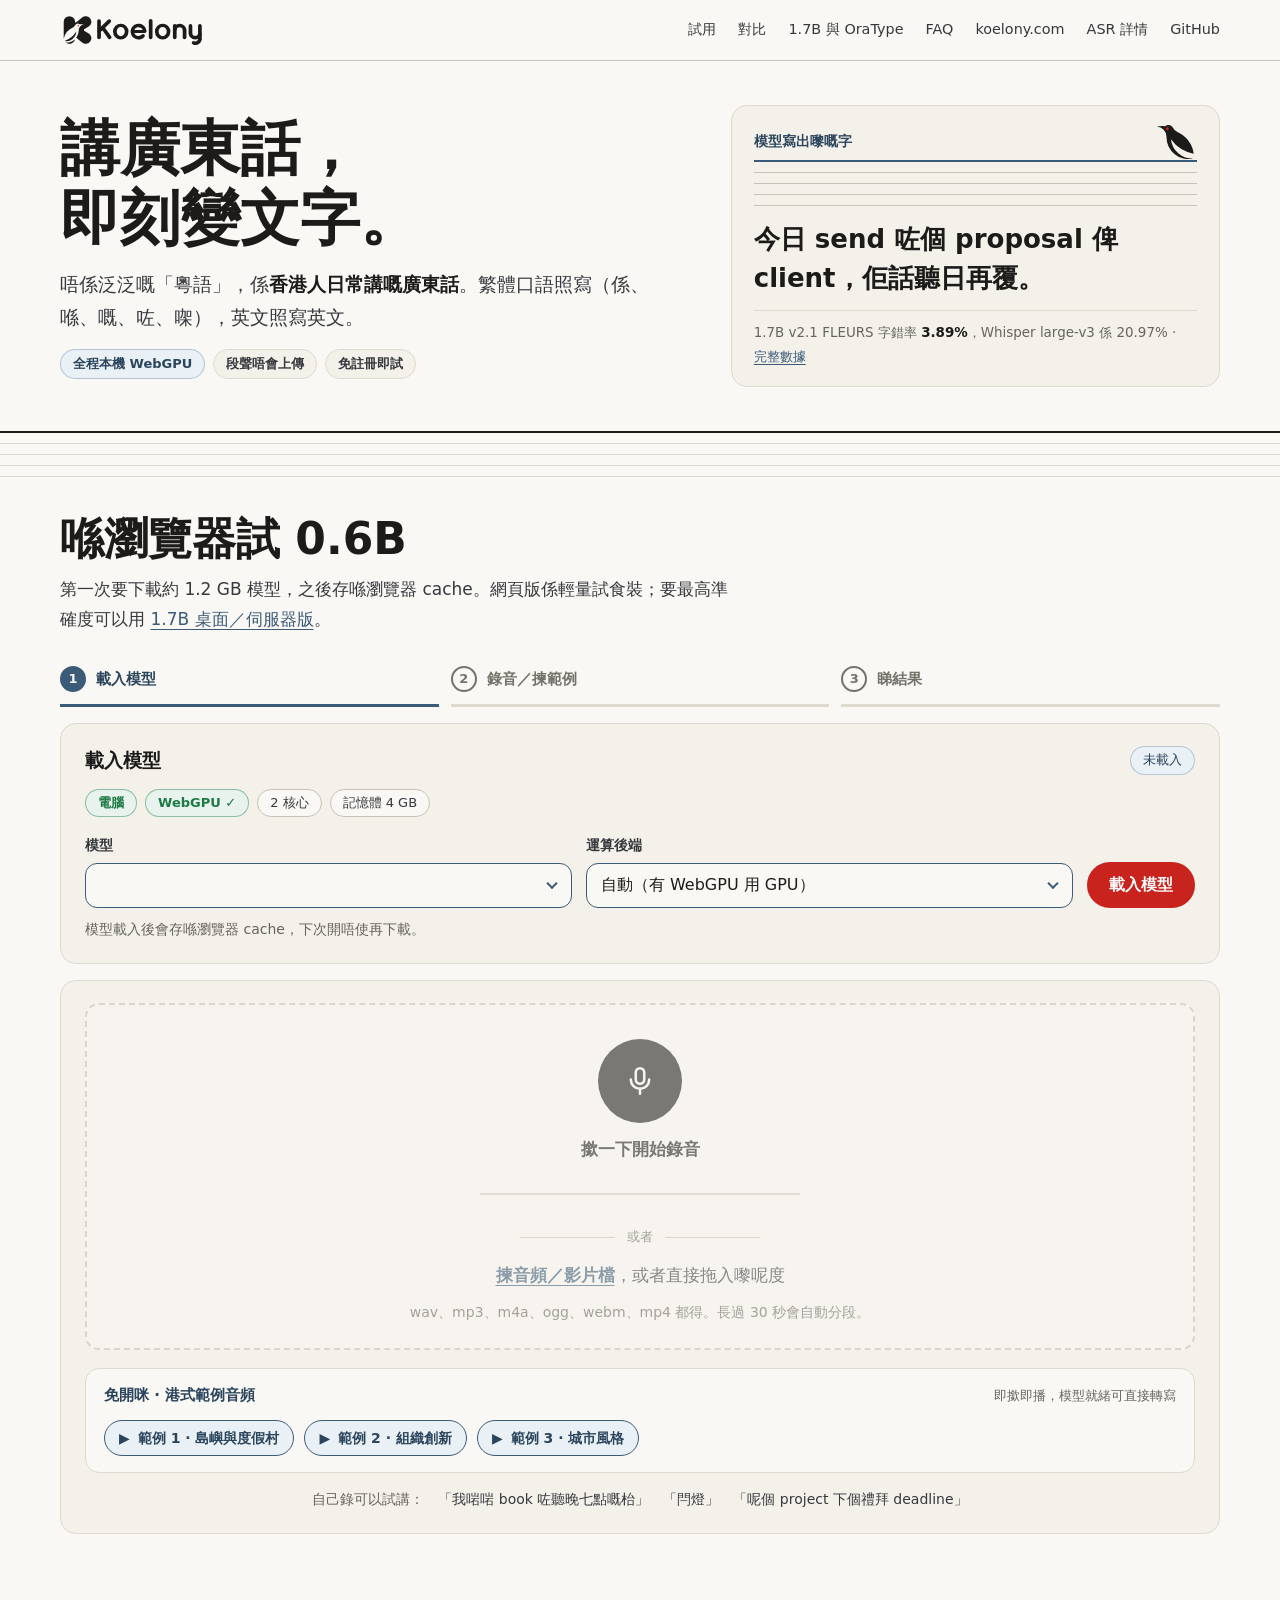
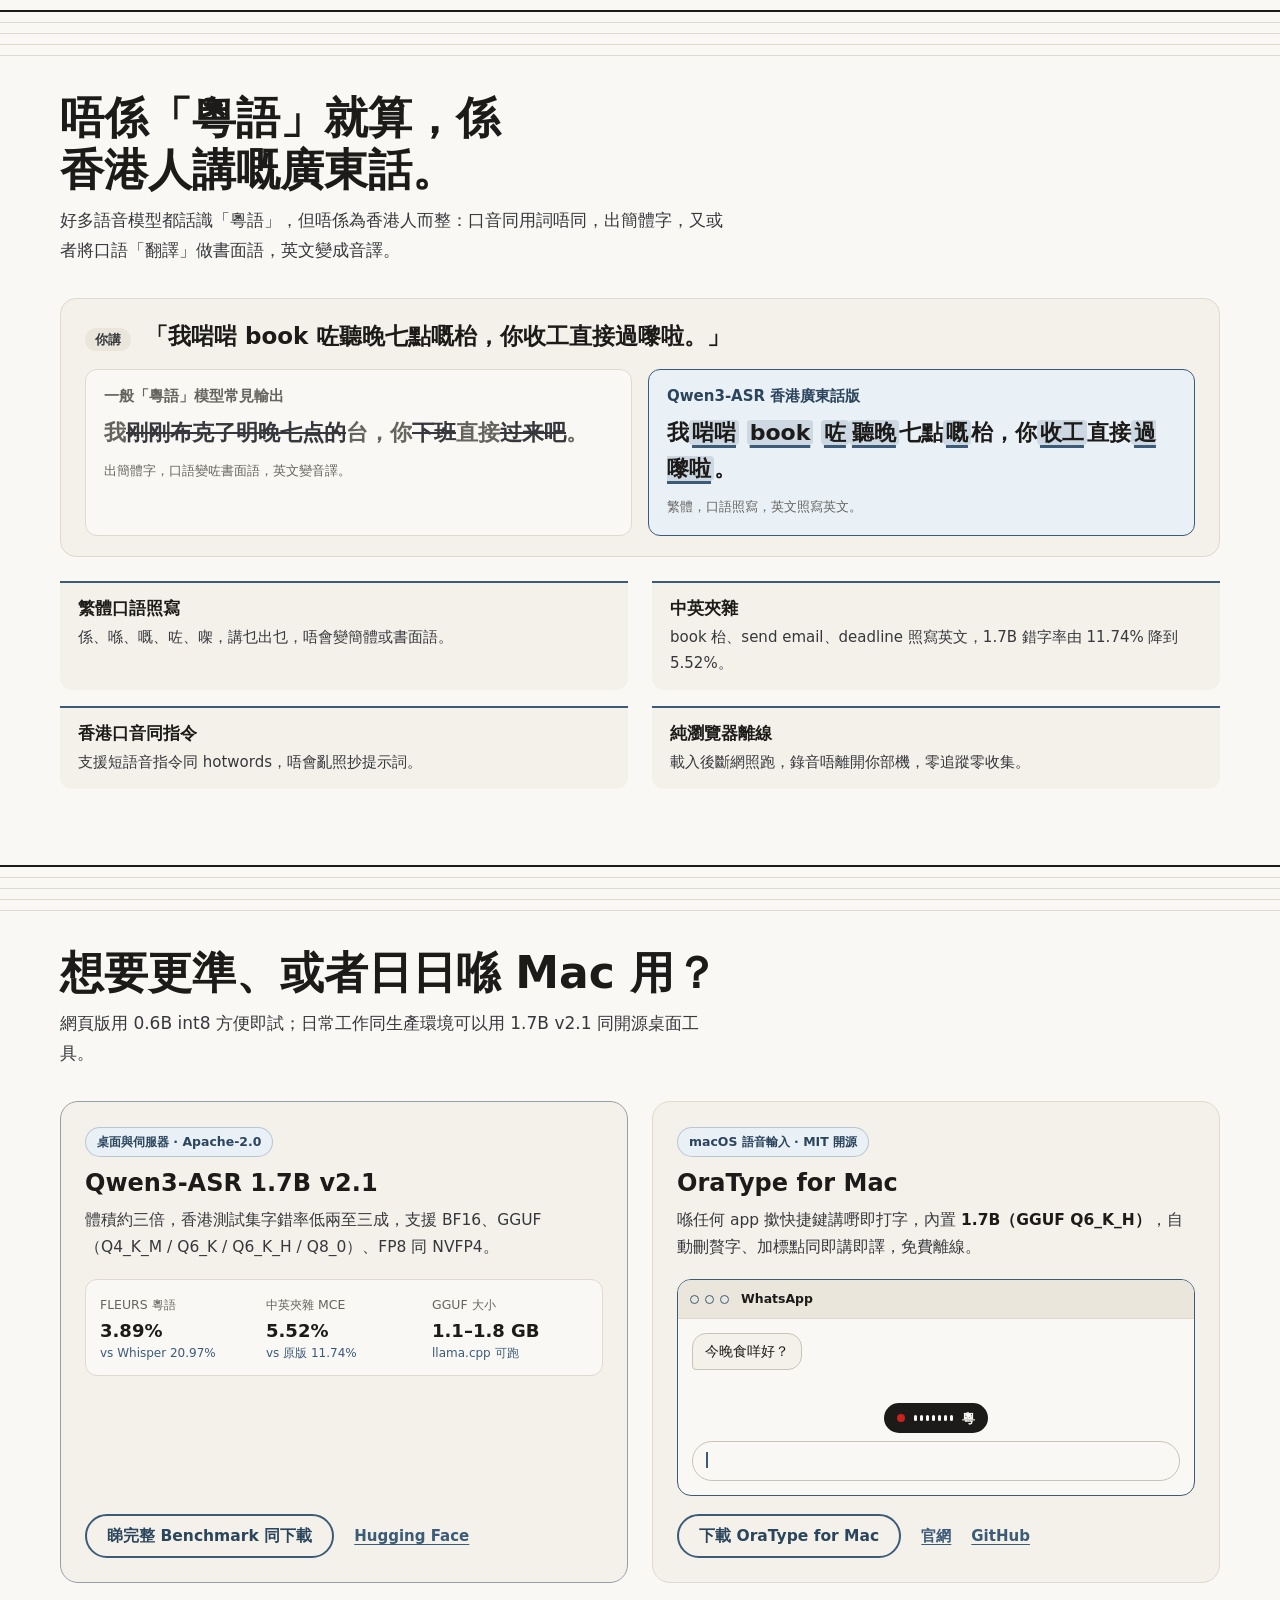
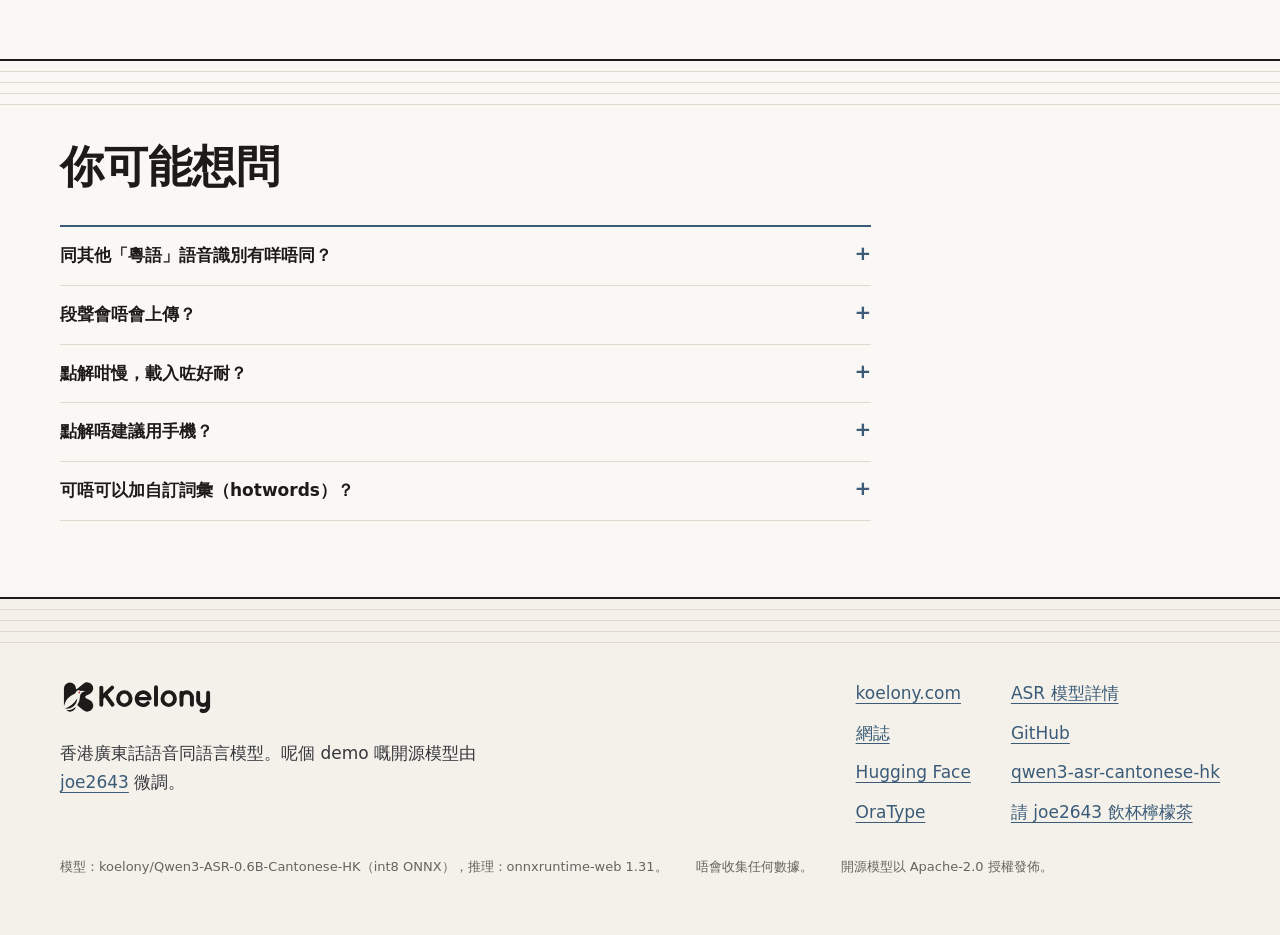
==== web/index.html @ e28831a1 "web: Warm Paper + Harbour Slate theme, full SEO, 3 sample clips & live waveform" ====
<!doctype html>
<html lang="zh-Hant-HK">
<head>
<meta charset="utf-8">
<meta name="viewport" content="width=device-width, initial-scale=1, viewport-fit=cover">
<title>Koelony｜廣東話語音轉文字，喺瀏覽器度跑</title>
<meta name="description" content="港式粵語同中英夾雜語音轉文字。Koelony 嘅 Qwen3-ASR 0.6B 香港廣東話版，全程喺你部機運行，段聲唔會上傳。想要更準：1.7B 模型；Mac 用家：OraType。">
<meta name="theme-color" content="#FAF8F4" media="(prefers-color-scheme: light)">
<meta name="theme-color" content="#121417" media="(prefers-color-scheme: dark)">
<meta name="color-scheme" content="light dark">
<link rel="canonical" href="https://demo.koelony.com/">
<link rel="manifest" href="site.webmanifest">
<meta property="og:type" content="website">
<meta property="og:url" content="https://demo.koelony.com/">
<meta property="og:locale" content="zh_HK">
<meta property="og:site_name" content="Koelony">
<meta property="og:title" content="Koelony｜講廣東話，即刻變文字">
<meta property="og:description" content="香港廣東話語音轉文字，全程喺瀏覽器運行，段聲唔會上傳。Koelony 開源嘅 Qwen3-ASR 香港廣東話版。">
<meta property="og:image" content="https://demo.koelony.com/og-demo.png">
<meta property="og:image:width" content="1200">
<meta property="og:image:height" content="630">
<meta property="og:image:alt" content="Koelony：香港廣東話語音轉文字瀏覽器 Demo">
<meta name="twitter:card" content="summary_large_image">
<meta name="twitter:title" content="Koelony｜講廣東話，即刻變文字">
<meta name="twitter:description" content="香港廣東話語音轉文字，全程喺瀏覽器運行，段聲唔會上傳。Koelony 開源嘅 Qwen3-ASR 香港廣東話版。">
<meta name="twitter:image" content="https://demo.koelony.com/og-demo.png">
<link rel="preload" href="fonts/goround-cjk-900.woff2" as="font" type="font/woff2" crossorigin>
<link rel="preload" href="fonts/goround-latin-900.woff2" as="font" type="font/woff2" crossorigin>
<link rel="stylesheet" href="style.css">
<link rel="icon" href="favicon.svg" type="image/svg+xml">
<script type="application/ld+json">
{
  "@context": "https://schema.org",
  "@graph": [
    {
      "@type": "WebApplication",
      "name": "Koelony 廣東話語音轉文字 Demo",
      "url": "https://demo.koelony.com/",
      "applicationCategory": "MultimediaApplication",
      "operatingSystem": "Any (WebGPU / WebAssembly)",
      "browserRequirements": "Desktop Chrome or Edge recommended for WebGPU acceleration",
      "inLanguage": ["zh-HK", "en"],
      "offers": {
        "@type": "Offer",
        "price": "0",
        "priceCurrency": "HKD"
      },
      "publisher": {
        "@type": "Organization",
        "name": "Koelony",
        "url": "https://koelony.com/"
      }
    },
    {
      "@type": "FAQPage",
      "mainEntity": [
        {
          "@type": "Question",
          "name": "同其他「粵語」語音識別有咩唔同？",
          "acceptedAnswer": {
            "@type": "Answer",
            "text": "好多模型將「粵語」當成一種書面中文嚟處理：出簡體字、將口語改寫做書面語，或者用其他地區嘅口音同用詞訓練。呢套模型專登為香港廣東話調校：出繁體字、保留口語寫法、英文照寫英文，喺香港相關測試集嘅錯字率都低過原版 Qwen3-ASR。"
          }
        },
        {
          "@type": "Question",
          "name": "段聲會唔會上傳？",
          "acceptedAnswer": {
            "@type": "Answer",
            "text": "唔會。模型下載落你部機，喺瀏覽器入面運行，錄音同檔案都唔會離開你部機。呢個網站唔收集任何數據。"
          }
        },
        {
          "@type": "Question",
          "name": "點解咁慢，載入咗好耐？",
          "acceptedAnswer": {
            "@type": "Answer",
            "text": "第一次要下載約 1.2 GB。之後會用 cache。冇 WebGPU 嘅瀏覽器會用 CPU（WASM），會慢好多。最好用電腦版 Chrome 或 Edge；想快又準，用桌面版 1.7B 或者 OraType。"
          }
        },
        {
          "@type": "Question",
          "name": "點解唔建議用手機？",
          "acceptedAnswer": {
            "@type": "Answer",
            "text": "手機瀏覽器可用嘅記憶體同 GPU 有限，載入 1.2 GB 模型好易閃退，就算載到都會好慢同發熱。用電腦試先有代表性嘅體驗。"
          }
        },
        {
          "@type": "Question",
          "name": "可唔可以加自訂詞彙（hotwords）？",
          "acceptedAnswer": {
            "@type": "Answer",
            "text": "模型支援 hotword context biasing，而且唔會亂寫冇講過嘅詞（parrot rate 0%）。網頁版暫時未開放，可以用 Python 或者 llama-server 試，詳情睇 GitHub。"
          }
        }
      ]
    }
  ]
}
</script>
</head>
<body>
<a class="skip-link" href="#demo">跳去試用</a>

<header class="site-header">
  <div class="wrap header-row">
    <a class="brand" href="https://koelony.com/" aria-label="Koelony 主頁">
      <svg xmlns="http://www.w3.org/2000/svg" viewBox="0 0 1095 256" class="logo" aria-hidden="true" focusable="false"><path d="M 28.192 193.403 A 42.640 42.640 0 0 1 28.000 189.360 L 28.000 66.640 A 42.640 42.640 0 0 1 113.280 66.640 L 113.280 67.366 A 4.576 4.576 0 0 0 120.752 70.909 L 166.378 33.623 A 42.640 42.640 0 1 1 213.656 104.140 L 184.781 119.768 A 9.360 9.360 0 0 0 184.781 136.232 L 213.656 151.860 A 42.640 42.640 0 1 1 166.378 222.377 L 122.357 186.403 A 92.560 92.560 0 0 0 141.362 129.403 A 41.600 41.600 0 0 1 181.508 87.465 A 74.880 74.880 0 0 0 146.958 85.087 A 20.800 20.800 0 0 0 114.165 91.806 A 33.280 33.280 0 0 1 97.090 108.406 A 117.520 117.520 0 0 0 28.192 193.403 Z M 112.526 197.345 A 42.640 42.640 0 0 1 43.989 222.645 A 92.560 92.560 0 0 0 112.526 197.345 Z M 122.640 139.440 A 75.920 75.920 0 0 1 34.497 211.190 A 176.800 176.800 0 0 0 122.640 139.440 Z" fill="currentColor"/><circle cx="137.824" cy="95.760" r="6.032" fill="var(--eye)"/><g><path d="M 307.855 61.057 L 307.855 182.962 A 13.928 13.928 0 0 1 280.000 182.962 L 280.000 61.057 A 13.928 13.928 0 0 1 307.855 61.057 Z" fill="currentColor"/><path d="M 285.747 123.975 L 361.226 51.041 A 13.928 13.928 0 0 1 380.582 71.073 L 305.103 144.006 A 13.928 13.928 0 0 1 285.747 123.975 Z" fill="currentColor"/><path d="M 334.724 104.874 L 385.194 174.812 A 13.928 13.928 0 0 1 362.605 191.112 L 312.136 121.174 A 13.928 13.928 0 0 1 334.724 104.874 Z" fill="currentColor"/><path d="M 457.466 80.376 A 58.406 59.604 0 1 1 457.466 199.585 A 58.406 59.604 0 1 1 457.466 80.376 Z M 457.466 105.725 A 30.551 34.256 0 1 0 457.466 174.237 A 30.551 34.256 0 1 0 457.466 105.725 Z" fill="currentColor" fill-rule="evenodd"/><path d="M 635.496 179.864 A 59.604 59.604 0 1 1 650.806 139.981 L 624.622 139.981 A 33.420 33.420 0 1 0 616.038 162.343 A 13.092 13.092 0 0 1 635.496 179.864 Z" fill="currentColor"/><path d="M 545.524 128.839 L 639.664 128.839 A 11.142 11.142 0 0 1 639.664 151.123 L 545.524 151.123 A 11.142 11.142 0 0 1 545.524 128.839 Z" fill="currentColor"/><path d="M 696.632 58.062 L 696.632 182.962 A 13.928 13.928 0 0 1 668.777 182.962 L 668.777 58.062 A 13.928 13.928 0 0 1 696.632 58.062 Z" fill="currentColor"/><path d="M 773.010 80.376 A 58.406 59.604 0 1 1 773.010 199.585 A 58.406 59.604 0 1 1 773.010 80.376 Z M 773.010 105.725 A 30.551 34.256 0 1 0 773.010 174.237 A 30.551 34.256 0 1 0 773.010 105.725 Z" fill="currentColor" fill-rule="evenodd"/><path d="M 877.992 97.000 L 877.992 182.962 A 13.928 13.928 0 0 1 850.136 182.962 L 850.136 97.000 A 13.928 13.928 0 0 1 877.992 97.000 Z" fill="currentColor"/><path d="M 951.973 131.295 L 951.973 182.962 A 13.928 13.928 0 0 1 924.118 182.962 L 924.118 131.295 A 13.928 13.928 0 0 1 951.973 131.295 Z" fill="currentColor"/><path d="M 850.136 131.295 A 50.918 50.918 0 0 1 951.973 131.295 L 924.118 131.295 A 23.063 23.063 0 0 0 877.992 131.295 Z" fill="currentColor"/><path d="M 996.302 97.000 L 996.302 150.164 A 13.928 13.928 0 0 1 968.447 150.164 L 968.447 97.000 A 13.928 13.928 0 0 1 996.302 97.000 Z" fill="currentColor"/><path d="M 1067.288 150.164 A 49.421 49.421 0 0 1 968.447 150.164 L 996.302 150.164 A 21.565 21.565 0 0 0 1039.433 150.164 Z" fill="currentColor"/><path d="M 1067.288 97.000 L 1067.288 194.643 A 13.928 13.928 0 0 1 1039.433 194.643 L 1039.433 97.000 A 13.928 13.928 0 0 1 1067.288 97.000 Z" fill="currentColor"/><path d="M 1067.288 194.643 A 47.174 47.174 0 0 1 1000.926 237.739 A 13.928 13.928 0 0 1 1012.256 212.292 A 19.319 19.319 0 0 0 1039.433 194.643 Z" fill="currentColor"/></g></svg>
    </a>
    <nav class="nav" aria-label="導覽">
      <a href="#demo">試用</a>
      <a href="#why">對比</a>
      <a href="#more">1.7B 與 OraType</a>
      <a href="#faq">FAQ</a>
      <a href="https://koelony.com/">koelony.com</a>
      <a href="https://koelony.com/asr/">ASR 詳情</a>
      <a href="https://github.com/koelony/qwen3-asr-cantonese-hk" rel="noopener">GitHub</a>
    </nav>
  </div>
</header>

<main id="top">

  <!-- Compact Hero: push demo studio above the fold -->
  <section class="hero wrap">
    <div class="hero-copy">
      <h1>講廣東話，<br>即刻變文字。</h1>
      <p class="lede">唔係泛泛嘅「粵語」，係<b>香港人日常講嘅廣東話</b>。繁體口語照寫（係、喺、嘅、咗、㗎），英文照寫英文。</p>
      <div class="hero-pills">
        <span class="hpill slate">全程本機 WebGPU</span>
        <span class="hpill">段聲唔會上傳</span>
        <span class="hpill">免註冊即試</span>
      </div>
    </div>

    <figure class="board" aria-label="示範：模型輸出">
      <div class="board-head">
        <p class="board-label">模型寫出嚟嘅字</p>
        <svg class="demo-koel" viewBox="0 0 512 512" aria-hidden="true" focusable="false">
          <g transform="scale(-1 1) translate(-512 0)">
            <path d="M 370.830 72.241 A 207.824 207.824 0 0 1 466.722 78.843 A 115.458 115.458 0 0 0 355.298 195.238 A 256.893 256.893 0 0 1 42.812 448.283 A 248.234 248.234 0 0 0 303.338 223.095 A 427.194 427.194 0 0 1 38.073 391.298 A 326.168 326.168 0 0 1 232.425 136.963 A 92.366 92.366 0 0 0 279.815 90.889 A 57.729 57.729 0 0 1 370.830 72.241 Z" fill="currentColor"/>
            <circle cx="345.480" cy="101.864" r="16.741" fill="var(--eye)"/>
          </g>
        </svg>
      </div>
      <div class="board-staff" aria-hidden="true"><i></i><i></i><i></i><i></i><i></i></div>
      <p class="board-text" id="heroText">今日 send 咗個 proposal 俾 client，佢話聽日再覆。</p>
      <figcaption class="board-foot">1.7B v2.1 FLEURS 字錯率 <b>3.89%</b>，Whisper large-v3 係 20.97% · <a href="https://koelony.com/asr/">完整數據</a></figcaption>
    </figure>
  </section>

  <!-- Demo -->
  <section class="section demo" id="demo">
    <div class="wrap">
      <div class="section-head">
        <h2>喺瀏覽器試 0.6B</h2>
        <p class="section-sub">第一次要下載約 1.2 GB 模型，之後存喺瀏覽器 cache。網頁版係輕量試食裝；要最高準確度可以用 <a href="https://koelony.com/asr/">1.7B 桌面／伺服器版</a>。</p>
      </div>

      <!-- mobile warning (shown by app.js) -->
      <aside class="notice" id="mobileNotice" hidden role="alert">
        <div class="notice-icon" aria-hidden="true">
          <svg viewBox="0 0 24 24" width="28" height="28" fill="none" stroke="currentColor" stroke-width="1.8" stroke-linecap="round" stroke-linejoin="round"><rect x="6" y="2.5" width="12" height="19" rx="2.5"/><path d="M11 18.5h2"/><path d="M12 7v5"/><path d="M12 14.5v.01"/></svg>
        </div>
        <div class="notice-body">
          <h3>你似乎用緊手機或者平板</h3>
          <p>呢個 demo 要喺你部機度下載約 <b>1.2 GB</b> 模型再用 GPU 運行。大部分手機記憶體同 GPU 都頂唔順，可能會好慢、發熱，甚至令頁面閃退。<b>強烈建議用電腦（Chrome / Edge）開。</b></p>
          <div class="notice-actions">
            <button class="btn btn-line" id="shareLinkBtn" type="button">複製網址，用電腦開</button>
            <button class="link-btn" id="mobileAnywayBtn" type="button">我明白，照試</button>
          </div>
        </div>
      </aside>

      <div class="studio">
        <ol class="steps" aria-label="步驟">
          <li class="step" id="step1" data-state="active"><span class="step-n">1</span><span>載入模型</span></li>
          <li class="step" id="step2"><span class="step-n">2</span><span>錄音／揀範例</span></li>
          <li class="step" id="step3"><span class="step-n">3</span><span>睇結果</span></li>
        </ol>

        <!-- step 1 -->
        <div class="panel" id="loadCard">
          <div class="panel-head">
            <h3>載入模型</h3>
            <span id="badge" class="badge idle">未載入</span>
          </div>
          <div class="caps" id="caps" aria-live="polite"></div>
          <div class="load-row">
            <label class="field">模型
              <span class="select"><select id="model"></select></span>
            </label>
            <label class="field">運算後端
              <span class="select"><select id="backend">
                <option value="auto">自動（有 WebGPU 用 GPU）</option>
                <option value="wasm">只用 CPU（WASM，較慢）</option>
              </select></span>
            </label>
            <button id="loadBtn" class="btn btn-solid btn-load" type="button">載入模型</button>
          </div>
          <div class="progress" id="prog" hidden><div class="bar" id="bar"></div></div>
          <div class="load-stages" id="loadStages" hidden aria-hidden="true">
            <span data-stage="download">下載權重</span>
            <span data-stage="compile">編譯模型</span>
            <span data-stage="ready">準備就緒</span>
          </div>
          <p class="hint" id="loadMsg">模型載入後會存喺瀏覽器 cache，下次開唔使再下載。</p>
        </div>

        <!-- step 2 -->
        <div class="panel panel-input" id="inputCard" aria-disabled="true">
          <div class="drop" id="drop">
            <button id="recBtn" class="mic" type="button" aria-label="錄音">
              <span class="mic-ring" aria-hidden="true"></span>
              <svg class="mic-ico" viewBox="0 0 24 24" width="34" height="34" fill="none" stroke="currentColor" stroke-width="1.8" stroke-linecap="round" stroke-linejoin="round" aria-hidden="true"><rect x="9" y="3" width="6" height="11" rx="3"/><path d="M5.5 11a6.5 6.5 0 0 0 13 0"/><path d="M12 17.5V21"/></svg>
              <svg class="stop-ico" viewBox="0 0 24 24" width="28" height="28" aria-hidden="true"><rect x="6" y="6" width="12" height="12" rx="2.5" fill="currentColor"/></svg>
            </button>
            <p class="mic-label"><span id="recLabel">撳一下開始錄音</span> <span id="recTime" class="rec-time" hidden>00:00</span></p>
            <canvas id="waveCanvas" class="rec-wave" width="320" height="40" aria-hidden="true"></canvas>
            <p class="or">或者</p>
            <p class="drop-copy"><label class="link-btn" for="file">揀音頻／影片檔</label>，或者直接拖入嚟呢度</p>
            <input type="file" id="file" accept="audio/*,video/*" hidden>
            <p class="hint">wav、mp3、m4a、ogg、webm、mp4 都得。長過 30 秒會自動分段。</p>
          </div>

          <div class="samples-box">
            <div class="samples-head">
              <span class="samples-title">免開咪 · 港式範例音頻</span>
              <span class="samples-note">即撳即播，模型就緒可直接轉寫</span>
            </div>
            <div class="sample-btns">
              <button type="button" class="sample-btn" data-sample="test/wav/08.wav" data-label="範例 1 · 島嶼與度假村">
                <span class="sample-ico" aria-hidden="true">▶</span>
                <span>範例 1 · 島嶼與度假村</span>
              </button>
              <button type="button" class="sample-btn" data-sample="test/wav/14.wav" data-label="範例 2 · 組織創新">
                <span class="sample-ico" aria-hidden="true">▶</span>
                <span>範例 2 · 組織創新</span>
              </button>
              <button type="button" class="sample-btn" data-sample="test/wav/19.wav" data-label="範例 3 · 城市風格">
                <span class="sample-ico" aria-hidden="true">▶</span>
                <span>範例 3 · 城市風格</span>
              </button>
            </div>
            <div class="sample-status-row">
              <p class="hint" id="sampleStatus" hidden></p>
              <button type="button" class="btn btn-line btn-small" id="sampleLoadBtn" hidden>載入模型並轉寫呢段</button>
            </div>
          </div>

          <p class="tryline">自己錄可以試講：<span>「我啱啱 book 咗聽晚七點嘅枱」</span><span>「閂燈」</span><span>「呢個 project 下個禮拜 deadline」</span></p>
        </div>

        <!-- step 3 -->
        <div class="panel panel-out" id="outCard" hidden>
          <div class="panel-head">
            <h3 id="outTitle">結果</h3>
            <button id="copyBtn" class="btn btn-line btn-small" type="button">複製</button>
          </div>
          <div id="out" class="out" aria-live="polite"></div>
          <p id="stats" class="stats"></p>
        </div>

        <!-- shown after the first transcript -->
        <div class="nudge" id="nudge" hidden>
          <div class="nudge-item">
            <h3>覺得唔夠準？</h3>
            <p><b>1.7B</b> 喺大部分測試集錯字少兩至三成，FLEURS 字錯率由 5.70% 降到 3.89%。<a href="https://koelony.com/asr/">比較準確度</a></p>
          </div>
          <div class="nudge-item">
            <h3>用 Mac？</h3>
            <p><b>OraType</b> 內置 1.7B 香港廣東話模型，喺任何 app 撳快捷鍵講完就出字，免費、離線。<a href="#more-oratype">睇吓 OraType</a></p>
          </div>
        </div>

        <div class="panel" id="histCard" hidden>
          <h3>之前轉過</h3>
          <ol id="hist" class="hist"></ol>
        </div>

        <div class="panel" id="testCard" hidden>
          <h3>自我測試（FLEURS yue 20 段）</h3>
          <p id="testSummary" class="stats"></p>
          <div class="table-wrap">
            <table id="testTable"><thead><tr><th>#</th><th>同 Python 一致</th><th>CER</th><th>RTF</th><th>輸出</th></tr></thead><tbody></tbody></table>
          </div>
        </div>
      </div>
    </div>
  </section>

  <!-- Why Hong Kong Cantonese -->
  <section class="section whyhk" id="why">
    <div class="wrap">
      <div class="section-head">
        <h2>唔係「粵語」就算，係香港人講嘅廣東話。</h2>
        <p class="section-sub">好多語音模型都話識「粵語」，但唔係為香港人而整：口音同用詞唔同，出簡體字，又或者將口語「翻譯」做書面語，英文變成音譯。</p>
      </div>

      <div class="compare">
        <p class="compare-said"><span class="compare-k">你講</span>「我啱啱 book 咗聽晚七點嘅枱，你收工直接過嚟啦。」</p>
        <div class="compare-grid">
          <div class="cmp cmp-bad">
            <h3 class="cmp-h">一般「粵語」模型常見輸出</h3>
            <p class="cmp-text">我<u title="簡體字">刚刚</u><u title="英文變音譯">布克</u><u title="書面語">了</u><u title="簡體字＋書面語">明晚七点的</u>台，你<u title="書面語">下班</u>直接<u title="簡體字＋書面語">过来吧</u>。</p>
            <p class="cmp-tags">出簡體字，口語變咗書面語，英文變音譯。</p>
          </div>
          <div class="cmp cmp-good">
            <h3 class="cmp-h">Qwen3-ASR 香港廣東話版</h3>
            <p class="cmp-text">我<mark>啱啱</mark> <mark>book</mark> <mark>咗</mark><mark>聽晚</mark>七點<mark>嘅</mark>枱，你<mark>收工</mark>直接<mark>過嚟啦</mark>。</p>
            <p class="cmp-tags">繁體，口語照寫，英文照寫英文。</p>
          </div>
        </div>
      </div>

      <dl class="pillars">
        <div class="pillar"><dt>繁體口語照寫</dt><dd>係、喺、嘅、咗、㗎，講乜出乜，唔會變簡體或書面語。</dd></div>
        <div class="pillar"><dt>中英夾雜</dt><dd>book 枱、send email、deadline 照寫英文，1.7B 錯字率由 11.74% 降到 5.52%。</dd></div>
        <div class="pillar"><dt>香港口音同指令</dt><dd>支援短語音指令同 hotwords，唔會亂照抄提示詞。</dd></div>
        <div class="pillar"><dt>純瀏覽器離線</dt><dd>載入後斷網照跑，錄音唔離開你部機，零追蹤零收集。</dd></div>
      </dl>
    </div>
  </section>

  <!-- Dual-Card CTA: 1.7B full benchmarks & OraType -->
  <section class="section more-sec" id="more">
    <div class="wrap">
      <div class="section-head">
        <h2>想要更準、或者日日喺 Mac 用？</h2>
        <p class="section-sub">網頁版用 0.6B int8 方便即試；日常工作同生產環境可以用 1.7B v2.1 同開源桌面工具。</p>
      </div>

      <div class="dual-cards">
        <article class="dcard dcard-17b" id="more-17b">
          <div class="dcard-top">
            <span class="dcard-badge">桌面與伺服器 · Apache-2.0</span>
            <h3>Qwen3-ASR 1.7B v2.1</h3>
            <p>體積約三倍，香港測試集字錯率低兩至三成，支援 BF16、GGUF（Q4_K_M / Q6_K / Q6_K_H / Q8_0）、FP8 同 NVFP4。</p>
          </div>
          <dl class="dcard-stats">
            <div><dt>FLEURS 粵語</dt><dd>3.89% <small>vs Whisper 20.97%</small></dd></div>
            <div><dt>中英夾雜 MCE</dt><dd>5.52% <small>vs 原版 11.74%</small></dd></div>
            <div><dt>GGUF 大小</dt><dd>1.1–1.8 GB <small>llama.cpp 可跑</small></dd></div>
          </dl>
          <div class="dcard-actions">
            <a class="btn btn-line" href="https://koelony.com/asr/">睇完整 Benchmark 同下載</a>
            <a class="dcard-link" href="https://huggingface.co/koelony" rel="noopener">Hugging Face</a>
          </div>
        </article>

        <article class="dcard dcard-ora" id="more-oratype">
          <div class="dcard-top">
            <span class="dcard-badge">macOS 語音輸入 · MIT 開源</span>
            <h3>OraType for Mac</h3>
            <p>喺任何 app 撳快捷鍵講嘢即打字，內置 <b>1.7B（GGUF Q6_K_H）</b>，自動刪贅字、加標點同即講即譯，免費離線。</p>
          </div>
          <p class="ora-you" id="oraYou" hidden></p>
          <div class="mac mac-compact" aria-hidden="true">
            <div class="mac-bar"><i></i><i></i><i></i><span>WhatsApp</span></div>
            <div class="mac-body">
              <div class="bubble bubble-in">今晚食咩好？</div>
              <div class="bubble bubble-out" id="macBubble" hidden></div>
              <div class="compose"><span id="macTyped"></span><span class="caret"></span></div>
            </div>
            <div class="pill" id="macPill">
              <span class="pill-dot"></span>
              <span class="pill-wave"><i></i><i></i><i></i><i></i><i></i><i></i><i></i></span>
              <span class="pill-lang">粵</span>
            </div>
          </div>
          <div class="dcard-actions">
            <a class="btn btn-line" href="https://github.com/sennett-lau/oratype/releases/latest" rel="noopener">下載 OraType for Mac</a>
            <a class="dcard-link" href="https://oratype.sennettlau.me/" rel="noopener">官網</a>
            <a class="dcard-link" href="https://github.com/sennett-lau/oratype" rel="noopener">GitHub</a>
          </div>
        </article>
      </div>
    </div>
  </section>

  <!-- FAQ -->
  <section class="section faq" id="faq">
    <div class="wrap">
      <div class="section-head">
        <h2>你可能想問</h2>
      </div>
      <details>
        <summary>同其他「粵語」語音識別有咩唔同？</summary>
        <p>好多模型將「粵語」當成一種書面中文嚟處理：出簡體字、將口語改寫做書面語，或者用其他地區嘅口音同用詞訓練。呢套模型專登為香港廣東話調校：出繁體字、保留口語寫法、英文照寫英文，喺香港相關測試集嘅錯字率都低過原版 Qwen3-ASR。</p>
      </details>
      <details>
        <summary>段聲會唔會上傳？</summary>
        <p>唔會。模型下載落你部機，喺瀏覽器入面運行，錄音同檔案都唔會離開你部機。呢個網站唔收集任何數據。</p>
      </details>
      <details>
        <summary>點解咁慢，載入咗好耐？</summary>
        <p>第一次要下載約 1.2 GB。之後會用 cache。冇 WebGPU 嘅瀏覽器會用 CPU（WASM），會慢好多。最好用電腦版 Chrome 或 Edge；想快又準，用桌面版 1.7B 或者 OraType。</p>
      </details>
      <details>
        <summary>點解唔建議用手機？</summary>
        <p>手機瀏覽器可用嘅記憶體同 GPU 有限，載入 1.2 GB 模型好易閃退，就算載到都會好慢同發熱。用電腦試先有代表性嘅體驗。</p>
      </details>
      <details>
        <summary>可唔可以加自訂詞彙（hotwords）？</summary>
        <p>模型支援 hotword context biasing，而且唔會亂寫冇講過嘅詞（parrot rate 0%）。網頁版暫時未開放，可以用 Python 或者 llama-server 試，詳情睇 <a href="https://github.com/koelony/qwen3-asr-cantonese-hk" rel="noopener">GitHub</a>。</p>
      </details>
    </div>
  </section>
</main>

<footer class="section site-footer">
  <div class="wrap footer-grid">
    <div class="footer-about">
      <a class="brand" href="https://koelony.com/" aria-label="Koelony 主頁">
        <svg xmlns="http://www.w3.org/2000/svg" viewBox="0 0 1095 256" class="logo" aria-hidden="true" focusable="false"><path d="M 28.192 193.403 A 42.640 42.640 0 0 1 28.000 189.360 L 28.000 66.640 A 42.640 42.640 0 0 1 113.280 66.640 L 113.280 67.366 A 4.576 4.576 0 0 0 120.752 70.909 L 166.378 33.623 A 42.640 42.640 0 1 1 213.656 104.140 L 184.781 119.768 A 9.360 9.360 0 0 0 184.781 136.232 L 213.656 151.860 A 42.640 42.640 0 1 1 166.378 222.377 L 122.357 186.403 A 92.560 92.560 0 0 0 141.362 129.403 A 41.600 41.600 0 0 1 181.508 87.465 A 74.880 74.880 0 0 0 146.958 85.087 A 20.800 20.800 0 0 0 114.165 91.806 A 33.280 33.280 0 0 1 97.090 108.406 A 117.520 117.520 0 0 0 28.192 193.403 Z M 112.526 197.345 A 42.640 42.640 0 0 1 43.989 222.645 A 92.560 92.560 0 0 0 112.526 197.345 Z M 122.640 139.440 A 75.920 75.920 0 0 1 34.497 211.190 A 176.800 176.800 0 0 0 122.640 139.440 Z" fill="currentColor"/><circle cx="137.824" cy="95.760" r="6.032" fill="var(--eye)"/><g><path d="M 307.855 61.057 L 307.855 182.962 A 13.928 13.928 0 0 1 280.000 182.962 L 280.000 61.057 A 13.928 13.928 0 0 1 307.855 61.057 Z" fill="currentColor"/><path d="M 285.747 123.975 L 361.226 51.041 A 13.928 13.928 0 0 1 380.582 71.073 L 305.103 144.006 A 13.928 13.928 0 0 1 285.747 123.975 Z" fill="currentColor"/><path d="M 334.724 104.874 L 385.194 174.812 A 13.928 13.928 0 0 1 362.605 191.112 L 312.136 121.174 A 13.928 13.928 0 0 1 334.724 104.874 Z" fill="currentColor"/><path d="M 457.466 80.376 A 58.406 59.604 0 1 1 457.466 199.585 A 58.406 59.604 0 1 1 457.466 80.376 Z M 457.466 105.725 A 30.551 34.256 0 1 0 457.466 174.237 A 30.551 34.256 0 1 0 457.466 105.725 Z" fill="currentColor" fill-rule="evenodd"/><path d="M 635.496 179.864 A 59.604 59.604 0 1 1 650.806 139.981 L 624.622 139.981 A 33.420 33.420 0 1 0 616.038 162.343 A 13.092 13.092 0 0 1 635.496 179.864 Z" fill="currentColor"/><path d="M 545.524 128.839 L 639.664 128.839 A 11.142 11.142 0 0 1 639.664 151.123 L 545.524 151.123 A 11.142 11.142 0 0 1 545.524 128.839 Z" fill="currentColor"/><path d="M 696.632 58.062 L 696.632 182.962 A 13.928 13.928 0 0 1 668.777 182.962 L 668.777 58.062 A 13.928 13.928 0 0 1 696.632 58.062 Z" fill="currentColor"/><path d="M 773.010 80.376 A 58.406 59.604 0 1 1 773.010 199.585 A 58.406 59.604 0 1 1 773.010 80.376 Z M 773.010 105.725 A 30.551 34.256 0 1 0 773.010 174.237 A 30.551 34.256 0 1 0 773.010 105.725 Z" fill="currentColor" fill-rule="evenodd"/><path d="M 877.992 97.000 L 877.992 182.962 A 13.928 13.928 0 0 1 850.136 182.962 L 850.136 97.000 A 13.928 13.928 0 0 1 877.992 97.000 Z" fill="currentColor"/><path d="M 951.973 131.295 L 951.973 182.962 A 13.928 13.928 0 0 1 924.118 182.962 L 924.118 131.295 A 13.928 13.928 0 0 1 951.973 131.295 Z" fill="currentColor"/><path d="M 850.136 131.295 A 50.918 50.918 0 0 1 951.973 131.295 L 924.118 131.295 A 23.063 23.063 0 0 0 877.992 131.295 Z" fill="currentColor"/><path d="M 996.302 97.000 L 996.302 150.164 A 13.928 13.928 0 0 1 968.447 150.164 L 968.447 97.000 A 13.928 13.928 0 0 1 996.302 97.000 Z" fill="currentColor"/><path d="M 1067.288 150.164 A 49.421 49.421 0 0 1 968.447 150.164 L 996.302 150.164 A 21.565 21.565 0 0 0 1039.433 150.164 Z" fill="currentColor"/><path d="M 1067.288 97.000 L 1067.288 194.643 A 13.928 13.928 0 0 1 1039.433 194.643 L 1039.433 97.000 A 13.928 13.928 0 0 1 1067.288 97.000 Z" fill="currentColor"/><path d="M 1067.288 194.643 A 47.174 47.174 0 0 1 1000.926 237.739 A 13.928 13.928 0 0 1 1012.256 212.292 A 19.319 19.319 0 0 0 1039.433 194.643 Z" fill="currentColor"/></g></svg>
      </a>
      <p>香港廣東話語音同語言模型。呢個 demo 嘅開源模型由 <a href="https://github.com/joe2643" rel="noopener">joe2643</a> 微調。</p>
    </div>
    <nav class="footer-links" aria-label="連結">
      <a href="https://koelony.com/">koelony.com</a>
      <a href="https://koelony.com/asr/">ASR 模型詳情</a>
      <a href="https://koelony.com/blog/">網誌</a>
      <a href="https://github.com/koelony" rel="noopener">GitHub</a>
      <a href="https://huggingface.co/koelony" rel="noopener">Hugging Face</a>
      <a href="https://github.com/koelony/qwen3-asr-cantonese-hk" rel="noopener">qwen3-asr-cantonese-hk</a>
      <a href="https://github.com/sennett-lau/oratype" rel="noopener">OraType</a>
      <a href="https://buymeacoffee.com/joe2643" rel="noopener">請 joe2643 飲杯檸檬茶</a>
    </nav>
    <ul class="footer-fine">
      <li>模型：koelony/Qwen3-ASR-0.6B-Cantonese-HK（int8 ONNX），推理：onnxruntime-web 1.31。</li>
      <li>唔會收集任何數據。</li>
      <li>開源模型以 Apache-2.0 授權發佈。</li>
    </ul>
  </div>
</footer>

<script type="module" src="app.js"></script>
</body>
</html>
---- web/style.css ----
/*
 * Koelony in-browser demo, unified on Warm Paper + Charcoal + Deep Grey + Harbour Slate.
 * Red is kept for focal actions: the koel's eye, load CTA, active recording, and live dots.
 *
 * Everything is same-origin (fonts, favicon, the inlined logo): the page is cross-origin isolated.
 */

/* Chiron GoRound TC (SIL OFL), subset by fonts/fetch-fonts.mjs to the characters set in it. */
@font-face {
  font-family: "Chiron GoRound TC";
  font-weight: 700;
  font-display: swap;
  src: url("fonts/goround-latin-700.woff2") format("woff2");
  unicode-range: U+0000-024F, U+2000-206F, U+2212;
}
@font-face {
  font-family: "Chiron GoRound TC";
  font-weight: 900;
  font-display: swap;
  src: url("fonts/goround-latin-900.woff2") format("woff2");
  unicode-range: U+0000-024F, U+2000-206F, U+2212;
}
@font-face {
  font-family: "Chiron GoRound TC";
  font-weight: 700;
  font-display: swap;
  src: url("fonts/goround-cjk-700.woff2") format("woff2");
  unicode-range: U+2E80-9FFF, U+F900-FAFF, U+FE30-FE4F, U+FF00-FFEF, U+20000-2FFFF;
}
@font-face {
  font-family: "Chiron GoRound TC";
  font-weight: 900;
  font-display: swap;
  src: url("fonts/goround-cjk-900.woff2") format("woff2");
  unicode-range: U+2E80-9FFF, U+F900-FAFF, U+FE30-FE4F, U+FF00-FFEF, U+20000-2FFFF;
}

:root {
  --paper: #faf8f4;
  --surface: #f4f1ea;
  --surface-2: #eae6dc;
  --ink: #1c1b19;
  --ink-2: #36383d;
  --soft: #66645e;
  --mid: #75726b;
  --hair: #c9c2b6;
  --rule: #dfd9ce;
  --slate: #3b5b78;
  --slate-deep: #2b455d;
  --slate-soft: #e9f0f6;
  --on-slate: #faf8f4;
  --eye: #c8231d;
  --ok: #1d7a46;
  --ok-soft: #e7f3ec;
  --warn: #a85b10;
  --warn-soft: #fbf1e4;
  --display:
    "Chiron GoRound TC", "PingFang HK", "Noto Sans HK", "Microsoft JhengHei", system-ui, sans-serif;
  --text:
    system-ui, -apple-system, "Segoe UI", Roboto, "PingFang HK", "Noto Sans HK",
    "Microsoft JhengHei", sans-serif;
  --gutter: clamp(16px, 4vw, 48px);
  --staff-h: clamp(30px, 20px + 2vw, 44px);
  color-scheme: light;
}
@media (prefers-color-scheme: dark) {
  :root {
    --paper: #121417;
    --surface: #1a1d22;
    --surface-2: #22262d;
    --ink: #edeae4;
    --ink-2: #c2c5cc;
    --soft: #8f939c;
    --mid: #7d828c;
    --hair: #3f4550;
    --rule: #2b2f37;
    --slate: #7da2c4;
    --slate-deep: #9bc0e2;
    --slate-soft: #1b2734;
    --on-slate: #121417;
    --eye: #e04a43;
    --ok: #46b877;
    --ok-soft: #162920;
    --warn: #e09b4b;
    --warn-soft: #2c2115;
    color-scheme: dark;
  }
}

*,
*::before,
*::after {
  box-sizing: border-box;
}
[hidden] {
  display: none !important;
}
html {
  -webkit-text-size-adjust: 100%;
  text-size-adjust: 100%;
  scroll-behavior: smooth;
  scroll-padding-top: 80px;
  scrollbar-color: var(--slate) var(--paper);
  caret-color: var(--eye);
}
@media (max-width: 759px) {
  html {
    scroll-padding-top: 104px;
  }
}
@media (prefers-reduced-motion: reduce) {
  html {
    scroll-behavior: auto;
  }
  *,
  *::before,
  *::after {
    animation-duration: 0.01ms !important;
    animation-iteration-count: 1 !important;
    transition-duration: 0.01ms !important;
  }
}
body {
  margin: 0;
  background: var(--paper);
  color: var(--ink-2);
  font: 400 1.0625rem / 1.75 var(--text);
  -webkit-font-smoothing: antialiased;
}
::selection {
  background: var(--slate);
  color: var(--on-slate);
}
:focus-visible {
  outline: 3px solid var(--slate);
  outline-offset: 3px;
}
a {
  color: var(--slate);
  text-decoration-thickness: 0.08em;
  text-underline-offset: 0.22em;
}
a:hover {
  color: var(--slate-deep);
  text-decoration-thickness: 0.16em;
}
p {
  margin: 0;
}
h1,
h2,
h3 {
  margin: 0;
  color: var(--ink);
  font-family: var(--display);
  text-wrap: balance;
}
h1,
h2 {
  font-weight: 900;
  line-height: 1.18;
}
h1 {
  font-size: clamp(2.125rem, 1.2rem + 4.2vw, 3.75rem);
}
h2 {
  font-size: clamp(1.75rem, 1.15rem + 2.4vw, 2.75rem);
}
h3 {
  font-size: 1.1875rem;
  font-weight: 700;
  line-height: 1.35;
}
b {
  color: var(--ink);
  font-weight: 650;
}
code {
  font-size: 0.92em;
}
.wrap {
  width: min(100% - 2 * var(--gutter), 1160px);
  margin-inline: auto;
}
.skip-link {
  position: absolute;
  left: var(--gutter);
  top: -80px;
  z-index: 100;
  padding: 10px 18px;
  border-radius: 999px;
  background: var(--ink);
  color: var(--paper);
}
.skip-link:focus {
  top: 12px;
}
.lede {
  max-width: 36em;
  color: var(--ink-2);
  font-size: clamp(1.03125rem, 0.96rem + 0.35vw, 1.1875rem);
}
.fine,
.hint {
  max-width: 75ch;
  color: var(--soft);
  font-size: 0.875rem;
  line-height: 1.65;
}
.hint {
  margin-top: 10px;
}

/* Header */
.site-header {
  position: sticky;
  top: 0;
  z-index: 50;
  border-bottom: 1px solid var(--hair);
  background: color-mix(in srgb, var(--paper) 94%, transparent);
  backdrop-filter: blur(8px);
}
.header-row {
  display: flex;
  flex-wrap: wrap;
  align-items: center;
  column-gap: 24px;
  padding-block: 10px;
}
.brand {
  display: inline-flex;
  color: var(--ink);
  text-decoration: none;
}
.logo {
  display: block;
  width: auto;
  height: 30px;
}
.nav {
  display: flex;
  flex-basis: 100%;
  flex-wrap: wrap;
  justify-content: space-between;
  gap: 8px 16px;
  padding-top: 6px;
  font-size: 0.9rem;
}
.nav a {
  color: var(--ink-2);
  text-decoration: none;
  transition: color 0.16s;
}
.nav a:hover {
  color: var(--slate);
  text-decoration: underline;
}
@media (min-width: 860px) {
  .header-row {
    flex-wrap: nowrap;
    height: 60px;
    padding-block: 0;
  }
  .logo {
    height: 34px;
  }
  .nav {
    flex-basis: auto;
    justify-content: flex-start;
    gap: 22px;
    margin-left: auto;
    padding-top: 0;
  }
}

/* Buttons */
.btn {
  display: inline-flex;
  align-items: center;
  justify-content: center;
  padding: 0.65em 1.3em;
  border: 2px solid var(--ink);
  border-radius: 999px;
  background: transparent;
  color: var(--ink);
  font: 700 0.96875rem / 1.3 var(--display);
  text-decoration: none;
  cursor: pointer;
  transition:
    background-color 0.14s,
    color 0.14s,
    border-color 0.14s;
}
.btn-line {
  border-color: var(--slate);
  color: var(--slate-deep);
}
.btn-line:hover {
  background: var(--slate);
  color: var(--on-slate);
}
.btn-solid {
  border-color: var(--eye);
  background: var(--eye);
  color: #fff;
}
.btn-solid:hover {
  border-color: color-mix(in srgb, var(--eye) 82%, #000);
  background: color-mix(in srgb, var(--eye) 82%, #000);
  color: #fff;
}
.btn-solid:active {
  border-color: color-mix(in srgb, var(--eye) 66%, #000);
  background: color-mix(in srgb, var(--eye) 66%, #000);
}
.btn:disabled,
.btn:disabled:hover {
  border-color: var(--hair);
  background: var(--surface-2);
  color: var(--mid);
  cursor: not-allowed;
}
.btn-small {
  padding: 0.35em 1em;
  font-size: 0.875rem;
}
.btn-small.copied {
  border-color: var(--ok);
  background: var(--ok-soft);
  color: var(--ok);
}
.link-btn {
  padding: 0;
  border: 0;
  background: none;
  color: var(--slate);
  font: inherit;
  font-weight: 650;
  text-decoration: underline;
  text-decoration-thickness: 0.08em;
  text-underline-offset: 0.22em;
  cursor: pointer;
}
.link-btn:hover {
  color: var(--slate-deep);
  text-decoration-thickness: 0.16em;
}

/* Sections */
.section {
  --g: calc(var(--staff-h) / 4);
  position: relative;
  padding-block: calc(var(--staff-h) + clamp(20px, 3vw, 36px)) clamp(44px, 6vw, 76px);
  border-top: 2px solid var(--ink);
  background:
    linear-gradient(
      to bottom,
      transparent calc(var(--g) - 1px),
      var(--rule) 0 var(--g),
      transparent 0 calc(2 * var(--g) - 1px),
      var(--rule) 0 calc(2 * var(--g)),
      transparent 0 calc(3 * var(--g) - 1px),
      var(--rule) 0 calc(3 * var(--g)),
      transparent 0 calc(4 * var(--g) - 1px),
      var(--rule) 0 calc(4 * var(--g))
    )
    0 0 / 100% calc(4 * var(--g)) no-repeat;
}
@supports (width: round(down, 1.5px, 1px)) {
  .section {
    --g: round(down, calc(var(--staff-h) / 4), 1px);
  }
}
.section-head {
  max-width: 48rem;
  margin-bottom: clamp(20px, 3vw, 32px);
}
.section-sub {
  max-width: 62ch;
  margin-top: 10px;
  color: var(--ink-2);
}

/* Compact Hero */
.hero {
  display: grid;
  gap: 24px 48px;
  align-items: center;
  padding-block: clamp(24px, 3.5vw, 44px) clamp(28px, 4vw, 44px);
}
.hero-copy {
  display: grid;
  gap: 14px;
}
.hero-pills {
  display: flex;
  flex-wrap: wrap;
  gap: 8px;
}
.hpill {
  display: inline-flex;
  align-items: center;
  padding: 3px 12px;
  border: 1px solid var(--rule);
  border-radius: 999px;
  background: var(--surface);
  color: var(--ink-2);
  font-size: 0.8125rem;
  font-weight: 600;
}
.hpill.slate {
  border-color: color-mix(in srgb, var(--slate) 30%, transparent);
  background: var(--slate-soft);
  color: var(--slate-deep);
}
@media (min-width: 960px) {
  .hero {
    grid-template-columns: 1.12fr 0.88fr;
    gap: 48px;
  }
}

/* Sample board + perched koel on top line of staff */
.board {
  margin: 0;
  padding: 18px 22px;
  border: 1px solid var(--rule);
  border-radius: 16px;
  background: var(--surface);
}
.board-head {
  position: relative;
  display: flex;
  align-items: flex-end;
  justify-content: space-between;
  min-height: 28px;
}
.board-label {
  color: var(--slate-deep);
  font: 700 0.875rem / 1.4 var(--display);
}
.demo-koel {
  position: relative;
  top: 12px;
  width: 44px;
  height: 44px;
  margin-top: -24px;
  color: var(--ink);
  transform-origin: 38% 65%;
  pointer-events: none;
}
body.is-recording .demo-koel {
  animation: koel-listen 1.2s ease-in-out infinite alternate;
}
@keyframes koel-listen {
  from {
    transform: translateY(0) rotate(0deg);
  }
  to {
    transform: translateY(-3px) rotate(-6deg);
  }
}
.board-staff {
  display: grid;
  gap: calc(var(--staff-h) / 4 - 1px);
  margin-top: 8px;
}
.board-staff i {
  height: 1px;
  background: var(--hair);
}
.board-staff i:first-child {
  height: 2px;
  background: var(--slate);
}
.board-text {
  min-height: 2.8em;
  margin-top: 14px;
  color: var(--ink);
  font: 700 clamp(1.25rem, 1.05rem + 0.9vw, 1.625rem) / 1.5 var(--display);
}
.board-text.typing::after {
  content: "";
  display: inline-block;
  width: 3px;
  height: 1em;
  margin-left: 3px;
  vertical-align: -0.12em;
  background: var(--eye);
  animation: blink 1s steps(1) infinite;
}
@keyframes blink {
  50% {
    opacity: 0;
  }
}
.board-foot {
  margin-top: 12px;
  padding-top: 10px;
  border-top: 1px solid var(--rule);
  color: var(--soft);
  font-size: 0.84rem;
  font-variant-numeric: tabular-nums;
}
.board-foot b {
  color: var(--ink);
}
.board-foot a {
  white-space: nowrap;
}

/* Demo Studio */
.notice {
  display: flex;
  gap: 16px;
  align-items: flex-start;
  margin-bottom: 24px;
  padding: 18px 20px;
  border: 1.5px solid var(--warn);
  border-radius: 16px;
  background: var(--warn-soft);
  color: var(--ink-2);
}
.notice.shake {
  animation: shake 0.45s;
}
@keyframes shake {
  20%,
  60% {
    transform: translateX(-6px);
  }
  40%,
  80% {
    transform: translateX(6px);
  }
}
.notice-icon {
  flex: none;
  position: relative;
  color: var(--warn);
}
.notice-icon::after {
  content: "";
  position: absolute;
  top: 0;
  right: -2px;
  width: 8px;
  height: 8px;
  border-radius: 50%;
  background: var(--eye);
}
.notice h3 {
  margin-bottom: 4px;
}
.notice p {
  font-size: 0.9375rem;
}
.notice-actions {
  display: flex;
  flex-wrap: wrap;
  align-items: center;
  gap: 12px 24px;
  margin-top: 14px;
}

.studio {
  display: grid;
}
.steps {
  display: grid;
  grid-template-columns: repeat(3, 1fr);
  gap: 12px;
  margin: 0;
  padding: 0;
  list-style: none;
}
.step {
  display: flex;
  align-items: center;
  gap: 10px;
  padding-bottom: 12px;
  border-bottom: 3px solid var(--rule);
  color: var(--mid);
  font: 700 0.9375rem / 1.3 var(--display);
  transition:
    color 0.2s,
    border-color 0.2s;
}
.step-n {
  flex: none;
  display: grid;
  place-items: center;
  width: 26px;
  height: 26px;
  border: 2px solid currentColor;
  border-radius: 50%;
  font-size: 0.8125rem;
  font-variant-numeric: tabular-nums;
}
.step[data-state="active"] {
  border-color: var(--slate);
  color: var(--slate-deep);
}
.step[data-state="active"] .step-n {
  border-color: var(--slate);
  background: var(--slate);
  color: var(--on-slate);
}
.step[data-state="done"] {
  border-color: var(--ok);
  color: var(--ok);
}
.step[data-state="done"] .step-n {
  border-color: var(--ok);
  background: var(--ok-soft);
  color: var(--ok);
  font-size: 0;
}
.step[data-state="done"] .step-n::after {
  content: "✓";
  font-size: 0.875rem;
}
@media (max-width: 559px) {
  .step {
    flex-direction: column;
    align-items: flex-start;
    gap: 6px;
    font-size: 0.875rem;
  }
}

.panel {
  margin-top: 16px;
  padding: 22px 24px;
  border: 1px solid var(--rule);
  border-radius: 16px;
  background: var(--surface);
  transition: opacity 0.25s;
}
/* Only lock mic/file drop zone until model is loaded; sample audio buttons stay playable. */
.panel[aria-disabled="true"] .drop {
  opacity: 0.56;
  pointer-events: none;
}
.panel > h3 {
  margin-bottom: 12px;
}
.panel-head {
  display: flex;
  flex-wrap: wrap;
  align-items: center;
  justify-content: space-between;
  gap: 8px 12px;
  margin-bottom: 14px;
}
.badge,
.cap {
  display: inline-flex;
  align-items: center;
  gap: 7px;
  padding: 3px 12px;
  border: 1px solid var(--hair);
  border-radius: 999px;
  background: var(--paper);
  color: var(--ink-2);
  font-size: 0.8125rem;
  line-height: 1.55;
  white-space: nowrap;
}
.badge.idle {
  border-color: color-mix(in srgb, var(--slate) 28%, transparent);
  background: var(--slate-soft);
  color: var(--slate-deep);
}
.badge.ok,
.cap.good {
  border-color: color-mix(in srgb, var(--ok) 45%, transparent);
  background: var(--ok-soft);
  color: var(--ok);
  font-weight: 600;
}
.badge.busy {
  border-color: var(--slate);
  background: var(--slate-soft);
  color: var(--slate-deep);
}
.badge.err {
  border-color: var(--eye);
  background: color-mix(in srgb, var(--eye) 10%, var(--paper));
  color: var(--eye);
}
.cap.bad {
  border-color: color-mix(in srgb, var(--warn) 45%, transparent);
  background: var(--warn-soft);
  color: var(--warn);
}
.badge.busy::before,
.badge.err::before,
.cap.bad::before {
  content: "";
  width: 7px;
  height: 7px;
  border-radius: 50%;
  background: var(--eye);
}
.cap.bad::before {
  background: var(--warn);
}
.badge.busy::before {
  background: var(--slate);
  animation: blink 1s steps(1) infinite;
}
.caps {
  display: flex;
  flex-wrap: wrap;
  gap: 8px;
  margin-bottom: 16px;
}
.load-row {
  display: grid;
  gap: 14px;
  align-items: end;
}
@media (min-width: 760px) {
  .load-row {
    grid-template-columns: 1fr 1fr auto;
  }
}
.field {
  display: grid;
  gap: 6px;
  min-width: 0;
  color: var(--ink-2);
  font-size: 0.875rem;
  font-weight: 600;
}
.select {
  position: relative;
  display: block;
}
.select::after {
  content: "";
  position: absolute;
  top: 50%;
  right: 16px;
  width: 8px;
  height: 8px;
  border-right: 2px solid var(--slate);
  border-bottom: 2px solid var(--slate);
  transform: translateY(-70%) rotate(45deg);
  pointer-events: none;
}
select {
  width: 100%;
  padding: 10px 40px 10px 14px;
  border: 1.5px solid var(--slate);
  border-radius: 12px;
  background: var(--paper);
  color: var(--ink);
  font: 1rem / 1.4 var(--text);
  appearance: none;
  -webkit-appearance: none;
}
select:disabled {
  border-color: var(--hair);
  background: var(--surface-2);
  color: var(--mid);
}
.btn-load {
  min-height: 46px;
}

/* Loading bar + koel-eye confirmation dot + 3 milestones */
.progress {
  position: relative;
  height: 8px;
  margin-top: 18px;
  overflow: visible;
  border: 1px solid var(--hair);
  border-radius: 999px;
  background: var(--surface-2);
}
.bar {
  position: relative;
  width: 0;
  height: 100%;
  border-radius: 999px;
  background: var(--slate);
  transition:
    width 0.25s ease-out,
    background-color 0.25s;
}
.bar::after {
  content: "";
  position: absolute;
  top: 50%;
  right: -5px;
  width: 11px;
  height: 11px;
  border: 2px solid var(--paper);
  border-radius: 50%;
  background: var(--eye);
  transform: translateY(-50%);
}
.progress.done .bar {
  background: var(--ok);
}
.progress.done .bar::after {
  background: var(--eye);
  box-shadow: 0 0 0 3px color-mix(in srgb, var(--eye) 22%, transparent);
}
.load-stages {
  display: flex;
  flex-wrap: wrap;
  gap: 8px 18px;
  margin-top: 10px;
  font-size: 0.8125rem;
  color: var(--soft);
}
.load-stages span {
  display: inline-flex;
  align-items: center;
  gap: 6px;
}
.load-stages span::before {
  content: "";
  width: 7px;
  height: 7px;
  border-radius: 50%;
  background: var(--hair);
}
.load-stages span.active {
  color: var(--slate-deep);
  font-weight: 600;
}
.load-stages span.active::before {
  background: var(--eye);
}
.load-stages span.done {
  color: var(--ok);
  font-weight: 600;
}
.load-stages span.done::before {
  background: var(--ok);
}

.drop {
  padding: clamp(22px, 3.5vw, 34px) 20px 24px;
  border: 2px dashed var(--hair);
  border-radius: 14px;
  background: var(--paper);
  text-align: center;
  transition:
    border-color 0.15s,
    background-color 0.15s,
    opacity 0.2s;
}
.drop.over {
  border-style: solid;
  border-color: var(--slate);
  background: var(--slate-soft);
}
.mic {
  position: relative;
  display: inline-grid;
  place-items: center;
  width: 84px;
  height: 84px;
  border: 0;
  border-radius: 50%;
  background: var(--ink);
  color: var(--paper);
  cursor: pointer;
  transition: background-color 0.18s;
}
.mic.rec {
  background: var(--eye);
  color: #fff;
}
.mic .stop-ico {
  display: none;
}
.mic-ring {
  position: absolute;
  inset: -9px;
  border: 2px solid var(--eye);
  border-radius: 50%;
  opacity: 0;
}
.mic.rec .mic-ico {
  display: none;
}
.mic.rec .stop-ico {
  display: block;
}
.mic.rec .mic-ring {
  animation: ring 1.4s ease-out infinite;
}
@keyframes ring {
  0% {
    transform: scale(0.92);
    opacity: 0.9;
  }
  100% {
    transform: scale(1.3);
    opacity: 0;
  }
}
.mic-label {
  margin-top: 12px;
  color: var(--ink);
  font-weight: 650;
}
.rec-time {
  margin-left: 6px;
  font-variant-numeric: tabular-nums;
}
.rec-time::before {
  content: "";
  display: inline-block;
  width: 8px;
  height: 8px;
  margin-right: 6px;
  border-radius: 50%;
  background: var(--eye);
  vertical-align: 0.1em;
}
.rec-wave {
  display: block;
  width: min(100%, 320px);
  height: 40px;
  margin: 10px auto 0;
}
.or {
  display: flex;
  align-items: center;
  gap: 12px;
  max-width: 240px;
  margin: 12px auto;
  color: var(--soft);
  font-size: 0.8125rem;
}
.or::before,
.or::after {
  content: "";
  flex: 1;
  height: 1px;
  background: var(--hair);
}
.drop .hint {
  margin-inline: auto;
}

/* Sample Cantonese WAV clips */
.samples-box {
  margin-top: 18px;
  padding: 16px 18px;
  border: 1px solid var(--rule);
  border-radius: 14px;
  background: var(--paper);
}
.samples-head {
  display: flex;
  flex-wrap: wrap;
  align-items: baseline;
  justify-content: space-between;
  gap: 6px 16px;
  margin-bottom: 12px;
}
.samples-title {
  color: var(--slate-deep);
  font: 700 0.9375rem / 1.4 var(--display);
}
.samples-note {
  color: var(--soft);
  font-size: 0.8125rem;
}
.sample-btns {
  display: flex;
  flex-wrap: wrap;
  gap: 10px;
}
.sample-btn {
  display: inline-flex;
  align-items: center;
  gap: 8px;
  padding: 8px 14px;
  border: 1.5px solid var(--slate);
  border-radius: 999px;
  background: var(--slate-soft);
  color: var(--slate-deep);
  font: 600 0.875rem / 1.3 var(--text);
  cursor: pointer;
  transition:
    background-color 0.14s,
    color 0.14s,
    border-color 0.14s;
}
.sample-btn:hover,
.sample-btn.playing {
  background: var(--slate);
  color: var(--on-slate);
}
.sample-btn.playing .sample-ico {
  color: var(--eye);
}
.sample-status-row {
  display: flex;
  flex-wrap: wrap;
  align-items: center;
  gap: 10px 16px;
}
.sample-status-row .hint {
  margin-top: 10px;
  color: var(--slate-deep);
}
.tryline {
  display: flex;
  flex-wrap: wrap;
  gap: 4px 14px;
  justify-content: center;
  margin-top: 14px;
  color: var(--soft);
  font-size: 0.875rem;
}
.tryline span {
  color: var(--ink-2);
  font-weight: 500;
}

.panel-out {
  border-color: var(--slate);
  border-width: 1.5px;
  background: var(--paper);
}
.out {
  min-height: 2em;
  color: var(--ink);
  font-size: clamp(1.25rem, 1.1rem + 0.6vw, 1.5rem);
  line-height: 1.7;
  white-space: pre-wrap;
  overflow-wrap: anywhere;
}
.out.streaming::after {
  content: "";
  display: inline-block;
  width: 3px;
  height: 1em;
  margin-left: 3px;
  vertical-align: -0.12em;
  background: var(--eye);
  animation: blink 1s steps(1) infinite;
}
.stats {
  margin-top: 12px;
  color: var(--soft);
  font-size: 0.8125rem;
  font-variant-numeric: tabular-nums;
  overflow-wrap: anywhere;
}

.nudge {
  display: grid;
  gap: 16px 32px;
  margin-top: 16px;
  padding: 18px 22px;
  border: 1px solid color-mix(in srgb, var(--slate) 28%, transparent);
  border-radius: 16px;
  background: var(--slate-soft);
}
@media (min-width: 760px) {
  .nudge {
    grid-template-columns: 1fr 1fr;
  }
}
.nudge-item h3 {
  margin-bottom: 4px;
  font-size: 1.0625rem;
}
.nudge-item p {
  font-size: 0.9375rem;
}
.nudge-item a {
  margin-left: 0.5em;
  font-weight: 650;
}

.hist {
  display: grid;
  margin: 0;
  padding: 0;
  list-style: none;
}
.hist li {
  padding-block: 12px;
  border-top: 1px solid var(--rule);
  color: var(--ink);
}
.hist .meta {
  color: var(--soft);
  font-size: 0.8125rem;
  font-variant-numeric: tabular-nums;
}
.table-wrap {
  margin-top: 14px;
  overflow-x: auto;
}
table {
  width: 100%;
  border-collapse: collapse;
  font-size: 0.875rem;
  font-variant-numeric: tabular-nums;
}
th,
td {
  padding: 8px 10px;
  border-bottom: 1px solid var(--rule);
  text-align: left;
  vertical-align: top;
}
th {
  border-bottom: 2px solid var(--slate);
  color: var(--slate-deep);
  font-weight: 650;
  white-space: nowrap;
}
td.diff {
  color: var(--eye);
  font-weight: 650;
}

/* Why Hong Kong Cantonese */
.compare {
  padding: 20px 24px;
  border: 1px solid var(--rule);
  border-radius: 16px;
  background: var(--surface);
}
.compare-said {
  display: flex;
  flex-wrap: wrap;
  align-items: baseline;
  gap: 6px 14px;
  margin-bottom: 16px;
  color: var(--ink);
  font: 700 clamp(1.1875rem, 1.02rem + 0.7vw, 1.4375rem) / 1.5 var(--display);
}
.compare-k {
  padding: 2px 10px;
  border-radius: 999px;
  background: var(--surface-2);
  color: var(--ink-2);
  font-size: 0.8125rem;
}
.compare-grid {
  display: grid;
  gap: 16px;
}
@media (min-width: 760px) {
  .compare-grid {
    grid-template-columns: 1fr 1fr;
  }
}
.cmp {
  padding: 16px 18px;
  border: 1px solid var(--rule);
  border-radius: 12px;
  background: var(--paper);
}
.cmp-good {
  border-color: var(--slate);
  border-width: 1.5px;
  background: var(--slate-soft);
}
.cmp-h {
  margin-bottom: 8px;
  font-size: 0.9375rem;
}
.cmp-bad .cmp-h {
  color: var(--soft);
}
.cmp-good .cmp-h {
  color: var(--slate-deep);
}
.cmp-text {
  color: var(--ink);
  font: 700 clamp(1.125rem, 1.02rem + 0.5vw, 1.375rem) / 1.65 var(--display);
}
.cmp-bad .cmp-text {
  color: var(--soft);
}
.cmp-bad u {
  color: var(--ink-2);
  text-decoration: line-through;
  text-decoration-thickness: 2px;
}
.cmp-good mark {
  padding: 0 3px;
  border-radius: 4px;
  background: color-mix(in srgb, var(--slate) 16%, transparent);
  color: var(--ink);
  text-decoration: underline;
  text-decoration-color: var(--slate);
  text-decoration-thickness: 2.5px;
  text-underline-offset: 0.24em;
}
.cmp-tags {
  margin-top: 8px;
  color: var(--soft);
  font-size: 0.84rem;
}
.pillars {
  display: grid;
  gap: 16px 24px;
  margin: 24px 0 0;
}
@media (min-width: 760px) {
  .pillars {
    grid-template-columns: repeat(2, 1fr);
  }
}
.pillar {
  padding: 14px 18px;
  border-top: 2px solid var(--slate);
  border-radius: 0 0 12px 12px;
  background: var(--surface);
}
.pillar dt {
  color: var(--ink);
  font: 700 1.0625rem / 1.35 var(--display);
}
.pillar dd {
  margin: 4px 0 0;
  color: var(--ink-2);
  font-size: 0.9375rem;
}

/* Dual-Card CTA */
.dual-cards {
  display: grid;
  gap: 24px;
  align-items: stretch;
}
@media (min-width: 860px) {
  .dual-cards {
    grid-template-columns: 1fr 1fr;
  }
}
.dcard {
  display: flex;
  flex-direction: column;
  gap: 18px;
  padding: 24px;
  border: 1.5px solid var(--rule);
  border-radius: 18px;
  background: var(--surface);
}
.dcard-17b {
  border-color: color-mix(in srgb, var(--slate) 45%, var(--rule));
}
.dcard-badge {
  display: inline-block;
  margin-bottom: 10px;
  padding: 3px 11px;
  border: 1px solid color-mix(in srgb, var(--slate) 28%, transparent);
  border-radius: 999px;
  background: var(--slate-soft);
  color: var(--slate-deep);
  font-size: 0.78rem;
  font-weight: 700;
}
.dcard-top h3 {
  margin-bottom: 8px;
  font-size: 1.5rem;
  font-weight: 900;
}
.dcard-top p {
  font-size: 0.96875rem;
}
.dcard-stats {
  display: grid;
  grid-template-columns: repeat(3, minmax(0, 1fr));
  gap: 10px;
  margin: 0;
  padding: 14px;
  border: 1px solid var(--rule);
  border-radius: 12px;
  background: var(--paper);
}
@media (max-width: 559px) {
  .dcard-stats {
    grid-template-columns: 1fr;
  }
}
.dcard-stats dt {
  color: var(--soft);
  font-size: 0.78rem;
}
.dcard-stats dd {
  margin: 4px 0 0;
  color: var(--ink);
  font: 700 1.125rem / 1.25 var(--display);
  font-variant-numeric: tabular-nums;
}
.dcard-stats small {
  display: block;
  margin-top: 3px;
  color: var(--slate);
  font-family: var(--text);
  font-size: 0.75rem;
  font-weight: 500;
}
.dcard-actions {
  display: flex;
  flex-wrap: wrap;
  align-items: center;
  gap: 10px 20px;
  margin-top: auto;
}
.dcard-link {
  font-size: 0.9375rem;
  font-weight: 650;
}
.ora-you {
  display: flex;
  align-items: center;
  gap: 8px;
  font-size: 0.9375rem;
  font-weight: 650;
  color: var(--slate-deep);
}
.ora-you::before {
  content: "";
  width: 8px;
  height: 8px;
  border-radius: 50%;
  background: var(--eye);
}

/* Compact Mac preview inside OraType card */
.mac {
  position: relative;
  width: 100%;
  overflow: hidden;
  border: 1.5px solid var(--slate);
  border-radius: 14px;
  background: var(--paper);
}
.mac-bar {
  display: flex;
  align-items: center;
  gap: 6px;
  padding: 8px 12px;
  border-bottom: 1px solid var(--rule);
  background: var(--surface-2);
  color: var(--ink);
  font-size: 0.78rem;
  font-weight: 650;
}
.mac-bar i {
  width: 9px;
  height: 9px;
  border: 1.5px solid var(--slate);
  border-radius: 50%;
}
.mac-bar span {
  margin-left: 6px;
}
.mac-body {
  display: flex;
  flex-direction: column;
  gap: 8px;
  min-height: 176px;
  padding: 14px;
}
.bubble {
  max-width: 84%;
  padding: 7px 12px;
  border-radius: 14px;
  font-size: 0.875rem;
  line-height: 1.5;
}
.bubble-in {
  align-self: flex-start;
  border: 1px solid var(--hair);
  background: var(--surface);
  color: var(--ink);
  border-bottom-left-radius: 4px;
}
.bubble-out {
  align-self: flex-end;
  background: var(--slate);
  color: var(--on-slate);
  border-bottom-right-radius: 4px;
}
.compose {
  min-height: 40px;
  margin-top: auto;
  padding: 8px 12px;
  border: 1px solid var(--hair);
  border-radius: 999px;
  color: var(--ink);
  font-size: 0.875rem;
  line-height: 1.45;
}
.caret {
  display: inline-block;
  width: 2px;
  height: 1.1em;
  margin-left: 1px;
  vertical-align: -0.2em;
  background: var(--slate);
  animation: blink 1s steps(1) infinite;
}
.pill {
  position: absolute;
  left: 50%;
  bottom: 62px;
  display: flex;
  align-items: center;
  gap: 9px;
  padding: 7px 13px;
  border-radius: 999px;
  background: var(--ink);
  color: var(--paper);
  transform: translateX(-50%);
  transition:
    opacity 0.2s,
    transform 0.2s;
}
.pill.off {
  opacity: 0;
  transform: translateX(-50%) translateY(6px);
}
.pill-dot {
  width: 8px;
  height: 8px;
  border-radius: 50%;
  background: var(--eye);
}
.pill-wave {
  display: inline-flex;
  align-items: center;
  gap: 3px;
  height: 16px;
}
.pill-wave i {
  width: 3px;
  height: 40%;
  border-radius: 2px;
  background: currentColor;
  animation: wave 1.1s ease-in-out infinite;
}
.pill-wave i:nth-child(2n) {
  animation-delay: 0.15s;
}
.pill-wave i:nth-child(3n) {
  animation-delay: 0.3s;
}
.pill-wave i:nth-child(5n) {
  animation-delay: 0.45s;
}
@keyframes wave {
  50% {
    height: 100%;
  }
}
.pill-lang {
  font: 700 0.8125rem / 1 var(--display);
}

/* FAQ */
.faq details {
  max-width: 75ch;
  border-top: 1px solid var(--rule);
}
.faq details:first-of-type {
  border-top: 2px solid var(--slate);
}
.faq details:last-of-type {
  border-bottom: 1px solid var(--rule);
}
.faq summary {
  display: flex;
  justify-content: space-between;
  gap: 16px;
  padding-block: 14px;
  color: var(--ink);
  font-weight: 650;
  cursor: pointer;
  list-style: none;
}
.faq summary::-webkit-details-marker {
  display: none;
}
.faq summary::after {
  content: "+";
  flex: none;
  color: var(--slate);
  font: 700 1.25rem / 1.2 var(--display);
}
.faq details[open] summary::after {
  content: "−";
}
.faq details p {
  padding-bottom: 16px;
  color: var(--ink-2);
  font-size: 0.9375rem;
}

/* Footer */
.site-footer {
  padding-bottom: 56px;
  background-color: var(--surface);
}
.footer-grid {
  display: grid;
  gap: 28px 64px;
}
.footer-about .logo {
  height: 36px;
}
.footer-about p {
  max-width: 40ch;
  margin-top: 14px;
}
.footer-links {
  display: grid;
  grid-template-columns: repeat(2, max-content);
  gap: 10px 40px;
  align-content: start;
}
@media (max-width: 479px) {
  .footer-links {
    grid-template-columns: 1fr;
  }
}
.footer-fine {
  display: flex;
  flex-wrap: wrap;
  gap: 6px 28px;
  margin: 0;
  padding: 0;
  color: var(--soft);
  font-size: 0.8125rem;
  list-style: none;
}
@media (min-width: 760px) {
  .footer-grid {
    grid-template-columns: 1fr auto;
  }
  .footer-fine {
    grid-column: 1 / -1;
  }
}
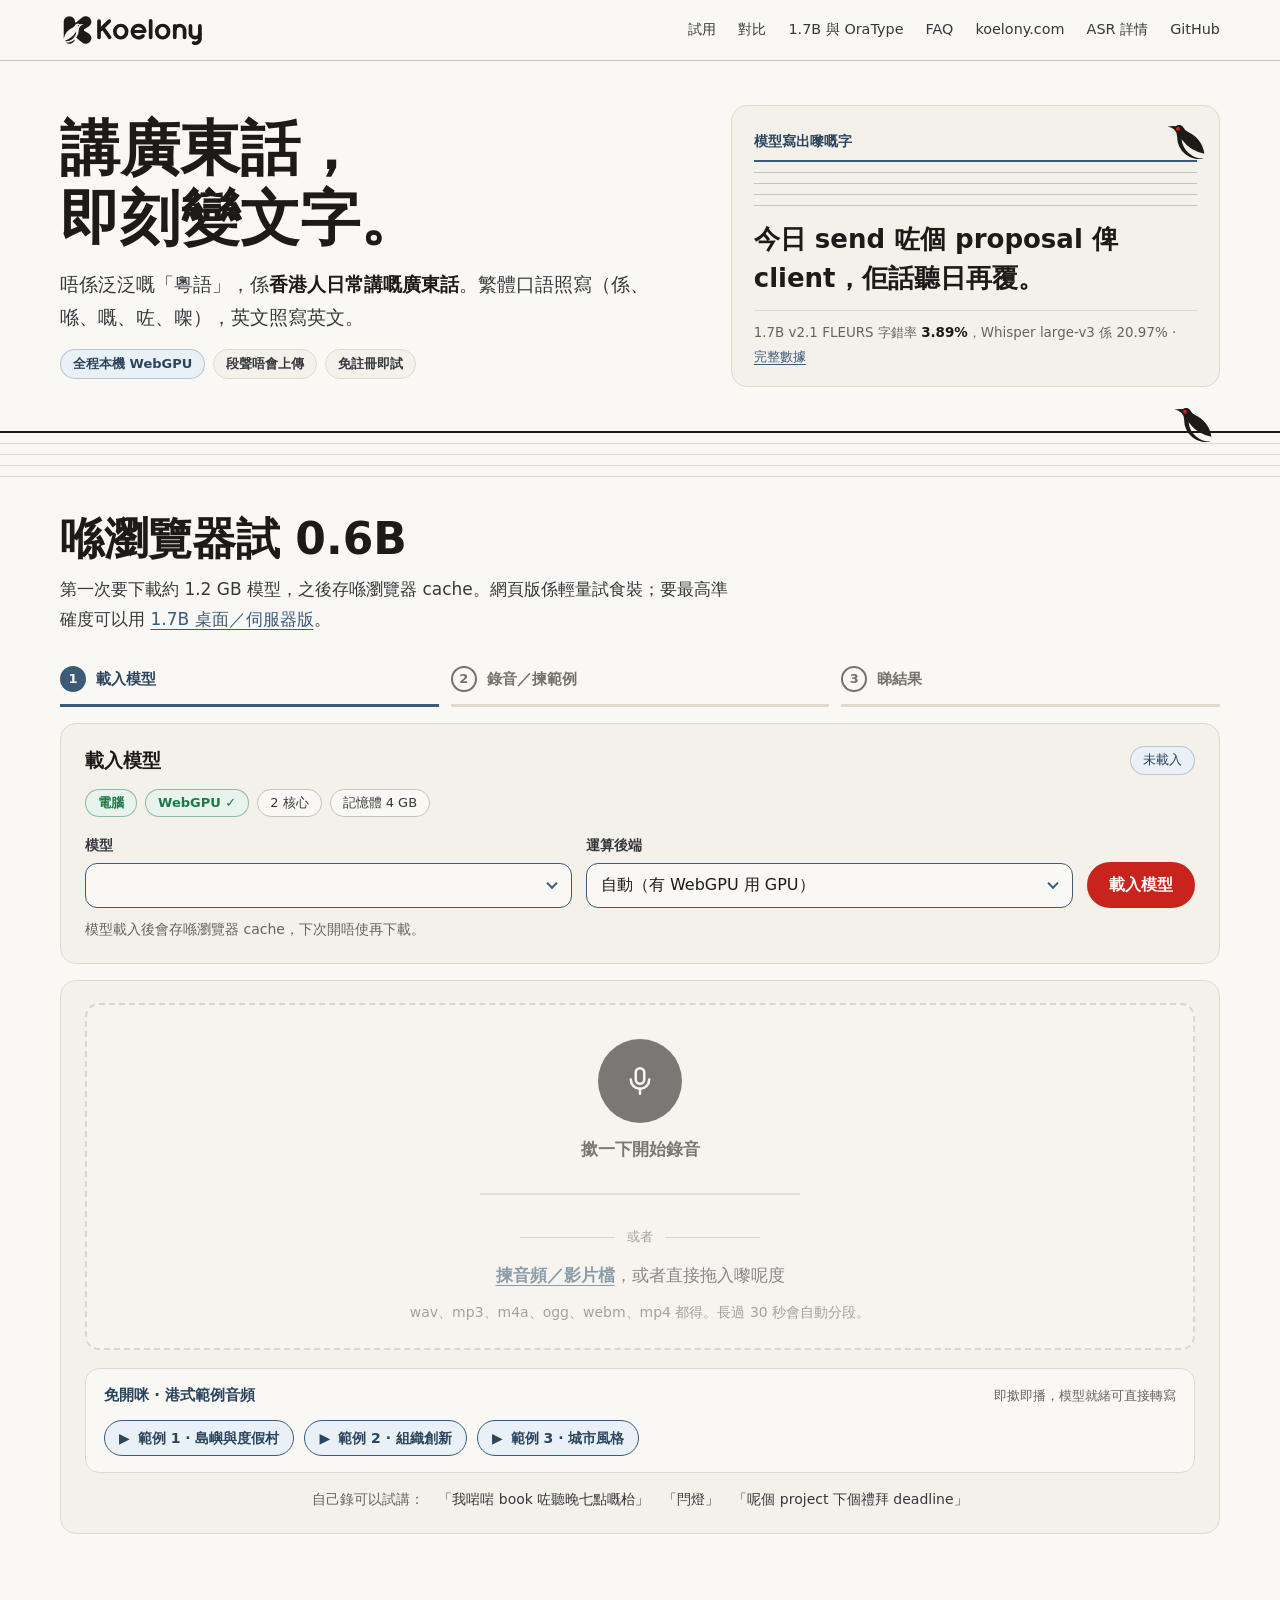
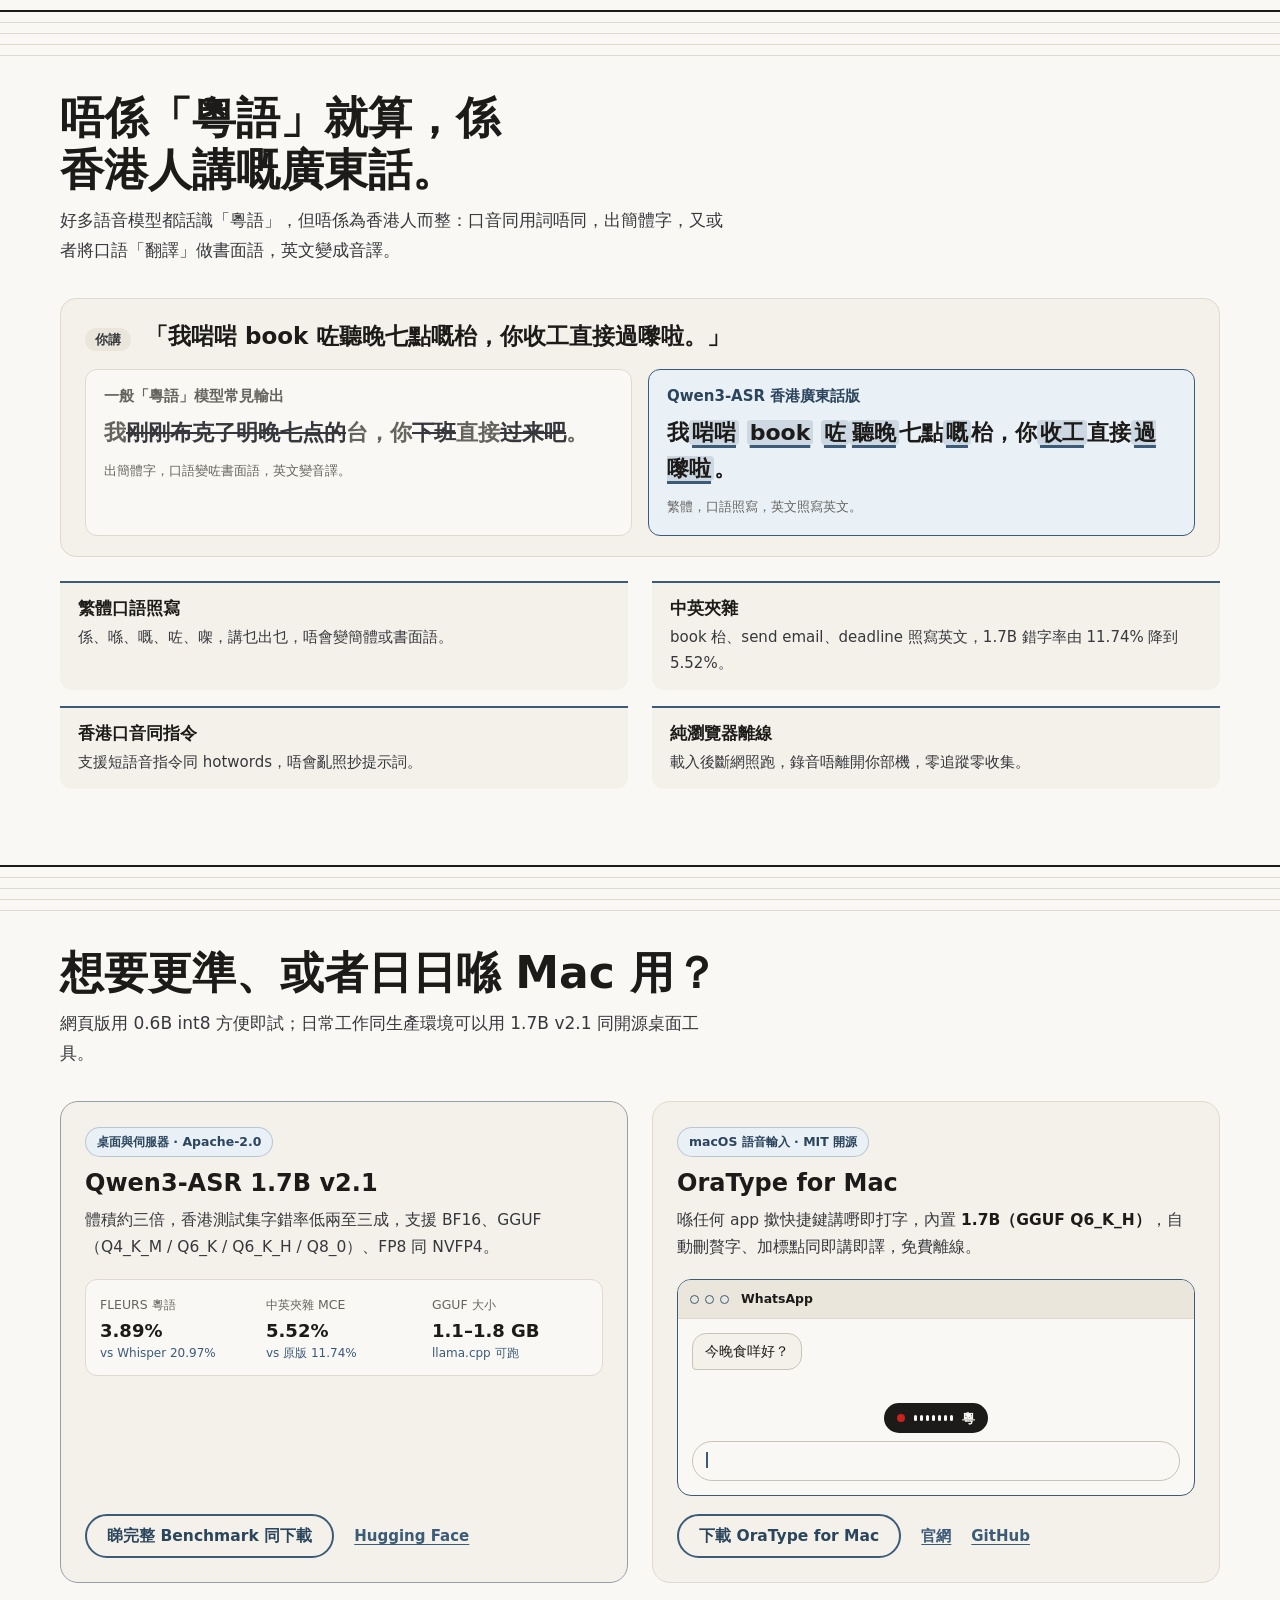
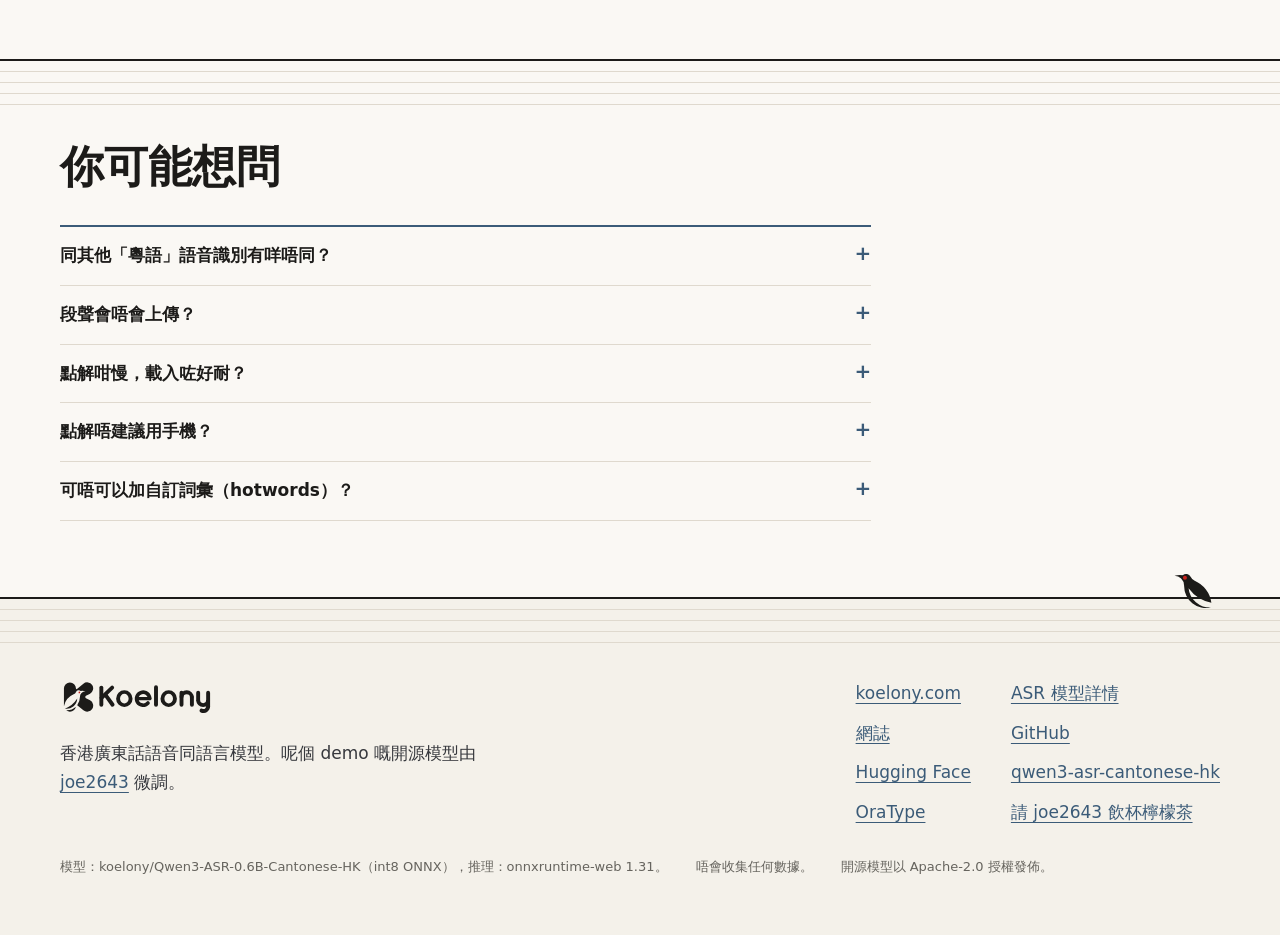
==== commit cc3997c8: "feat(web): add unified koel cursor and restrained perched bird micro-animations" ====
--- a/web/index.html
+++ b/web/index.html
@@ -137,12 +137,15 @@
     <figure class="board" aria-label="示範：模型輸出">
       <div class="board-head">
         <p class="board-label">模型寫出嚟嘅字</p>
-        <svg class="demo-koel" viewBox="0 0 512 512" aria-hidden="true" focusable="false">
-          <g transform="scale(-1 1) translate(-512 0)">
-            <path d="M 370.830 72.241 A 207.824 207.824 0 0 1 466.722 78.843 A 115.458 115.458 0 0 0 355.298 195.238 A 256.893 256.893 0 0 1 42.812 448.283 A 248.234 248.234 0 0 0 303.338 223.095 A 427.194 427.194 0 0 1 38.073 391.298 A 326.168 326.168 0 0 1 232.425 136.963 A 92.366 92.366 0 0 0 279.815 90.889 A 57.729 57.729 0 0 1 370.830 72.241 Z" fill="currentColor"/>
-            <circle cx="345.480" cy="101.864" r="16.741" fill="var(--eye)"/>
-          </g>
-        </svg>
+        <span class="board-bird" aria-hidden="true">
+          <svg class="demo-koel" viewBox="0 0 512 512" aria-hidden="true" focusable="false">
+            <path class="b-body" d="M370.83 72.241A57.729 57.729 0 0 1 389.83 111.85A115.458 115.458 0 0 0 355.298 195.238A256.893 256.893 0 0 1 42.812 448.283A248.234 248.234 0 0 0 303.338 223.095A427.194 427.194 0 0 1 38.073 391.298A326.168 326.168 0 0 1 232.425 136.963A92.366 92.366 0 0 0 279.815 90.889A57.729 57.729 0 0 1 370.83 72.241Z" fill="currentColor"/>
+            <g class="b-head">
+              <path d="M370.83 72.241A207.824 207.824 0 0 1 466.722 78.843A115.458 115.458 0 0 0 389.83 111.85L332.2 115.14Z" fill="currentColor"/>
+              <circle class="b-eye" cx="345.48" cy="101.864" r="23.437"/>
+            </g>
+          </svg>
+        </span>
       </div>
       <div class="board-staff" aria-hidden="true"><i></i><i></i><i></i><i></i><i></i></div>
       <p class="board-text" id="heroText">今日 send 咗個 proposal 俾 client，佢話聽日再覆。</p>
@@ -152,6 +155,15 @@
 
   <!-- Demo -->
   <section class="section demo" id="demo">
+    <span class="roost-bird roost-demo" aria-hidden="true">
+      <svg viewBox="0 0 512 512" focusable="false">
+        <path d="M370.83 72.241A57.729 57.729 0 0 1 389.83 111.85A115.458 115.458 0 0 0 355.298 195.238A256.893 256.893 0 0 1 42.812 448.283A248.234 248.234 0 0 0 303.338 223.095A427.194 427.194 0 0 1 38.073 391.298A326.168 326.168 0 0 1 232.425 136.963A92.366 92.366 0 0 0 279.815 90.889A57.729 57.729 0 0 1 370.83 72.241Z" fill="currentColor"/>
+        <g class="b-head">
+          <path d="M370.83 72.241A207.824 207.824 0 0 1 466.722 78.843A115.458 115.458 0 0 0 389.83 111.85L332.2 115.14Z" fill="currentColor"/>
+          <circle class="b-eye" cx="345.48" cy="101.864" r="23.437"/>
+        </g>
+      </svg>
+    </span>
     <div class="wrap">
       <div class="section-head">
         <h2>喺瀏覽器試 0.6B</h2>
@@ -410,6 +422,15 @@
 </main>
 
 <footer class="section site-footer">
+  <span class="roost-bird roost-footer" aria-hidden="true">
+    <svg viewBox="0 0 512 512" focusable="false">
+      <path d="M370.83 72.241A57.729 57.729 0 0 1 389.83 111.85A115.458 115.458 0 0 0 355.298 195.238A256.893 256.893 0 0 1 42.812 448.283A248.234 248.234 0 0 0 303.338 223.095A427.194 427.194 0 0 1 38.073 391.298A326.168 326.168 0 0 1 232.425 136.963A92.366 92.366 0 0 0 279.815 90.889A57.729 57.729 0 0 1 370.83 72.241Z" fill="currentColor"/>
+      <g class="b-head">
+        <path d="M370.83 72.241A207.824 207.824 0 0 1 466.722 78.843A115.458 115.458 0 0 0 389.83 111.85L332.2 115.14Z" fill="currentColor"/>
+        <circle class="b-eye" cx="345.48" cy="101.864" r="23.437"/>
+      </g>
+    </svg>
+  </span>
   <div class="wrap footer-grid">
     <div class="footer-about">
       <a class="brand" href="https://koelony.com/" aria-label="Koelony 主頁">
--- a/web/style.css
+++ b/web/style.css
@@ -439,18 +439,114 @@
   color: var(--slate-deep);
   font: 700 0.875rem / 1.4 var(--display);
 }
-.demo-koel {
+.board-bird {
   position: relative;
   top: 12px;
+  display: inline-block;
   width: 44px;
   height: 44px;
   margin-top: -24px;
   color: var(--ink);
-  transform-origin: 38% 65%;
+  transform-origin: 50% 65%;
   pointer-events: none;
 }
-body.is-recording .demo-koel {
-  animation: koel-listen 1.2s ease-in-out infinite alternate;
+.demo-koel {
+  display: block;
+  width: 100%;
+  height: 100%;
+  overflow: visible;
+  scale: -1 1;
+  transform-origin: 62.1% 64.5%;
+}
+.b-head {
+  transform-box: view-box;
+  transform-origin: 332.2px 115.14px;
+}
+.b-eye {
+  fill: var(--eye);
+  transform-box: fill-box;
+  transform-origin: center;
+}
+.roost-bird {
+  position: absolute;
+  top: -2px;
+  right: max(var(--gutter), calc((100% - 1160px) / 2 + 16px));
+  z-index: 3;
+  width: 44px;
+  height: 44px;
+  margin-top: -28.4px;
+  color: var(--ink);
+  transform-origin: 50% 64.5%;
+  pointer-events: none;
+}
+.roost-bird svg {
+  display: block;
+  width: 100%;
+  height: 100%;
+  overflow: visible;
+  scale: -1 1;
+  transform-origin: 62.1% 64.5%;
+}
+.roost-demo {
+  display: none;
+}
+@media (min-width: 760px) {
+  .roost-demo {
+    display: block;
+  }
+}
+@media (prefers-reduced-motion: no-preference) {
+  .board-bird {
+    animation: koel-breathe 2.4s ease-in-out infinite;
+  }
+  .roost-demo {
+    animation: koel-breathe 2.6s ease-in-out -0.7s infinite;
+  }
+  .roost-footer {
+    animation: koel-breathe 2.8s ease-in-out -1.4s infinite;
+  }
+  .demo-koel {
+    animation: koel-tilt 10s ease-in-out infinite;
+  }
+  .roost-demo svg {
+    animation: koel-tilt 11s ease-in-out -4s infinite;
+  }
+  .b-eye {
+    animation: cb-blink 4.8s infinite;
+  }
+  .roost-demo .b-eye {
+    animation-delay: -1.9s;
+  }
+  .roost-footer .b-eye {
+    animation-delay: -3.2s;
+  }
+  body.is-recording .board-bird {
+    animation: koel-listen 1.2s ease-in-out infinite alternate;
+  }
+  body.is-recording .roost-demo .b-head {
+    animation: koel-perk 1.2s ease-in-out infinite alternate;
+  }
+}
+@keyframes koel-breathe {
+  0%,
+  100% {
+    scale: 1 1;
+  }
+  50% {
+    scale: 1.035 0.955;
+  }
+}
+@keyframes koel-tilt {
+  0%,
+  36%,
+  64%,
+  100% {
+    rotate: 0deg;
+  }
+  42%,
+  58% {
+    rotate: 10deg;
+  }
 }
 @keyframes koel-listen {
   from {
@@ -458,6 +554,14 @@
   }
   to {
     transform: translateY(-3px) rotate(-6deg);
+  }
+}
+@keyframes koel-perk {
+  from {
+    transform: rotate(0deg);
+  }
+  to {
+    transform: rotate(-16deg);
   }
 }
 .board-staff {
@@ -1553,3 +1657,119 @@
     grid-column: 1 / -1;
   }
 }
+
+/* Unified Koelony pointer (web/cursor.js) */
+.cb,
+.cur-trail {
+  position: fixed;
+  top: 0;
+  left: 0;
+  z-index: 1000;
+  pointer-events: none;
+}
+.cur-trail {
+  width: 100vw;
+  height: 100vh;
+}
+.cb {
+  width: var(--cb, 46px);
+  height: var(--cb, 46px);
+  opacity: 0;
+  will-change: transform;
+}
+.cb svg {
+  display: block;
+  width: 100%;
+  height: 100%;
+  overflow: visible;
+  transform-origin: 70% 80%;
+  transition: transform 0.16s cubic-bezier(0.3, 1.6, 0.5, 1);
+}
+.cb-body {
+  fill: var(--eye);
+}
+.cb-body svg path {
+  stroke: var(--paper);
+  stroke-width: 26px;
+  stroke-linejoin: round;
+  paint-order: stroke;
+}
+.cb-eye {
+  fill: #fff;
+}
+.cursor-solid .cb-body {
+  fill: #fff;
+}
+.cursor-solid .cb-body svg path {
+  stroke: var(--eye);
+}
+.cursor-solid .cb-eye {
+  fill: var(--eye);
+}
+.cursor-in .cb {
+  opacity: 1;
+}
+.cb .cb-fly,
+.cb[data-pose="fly"] .cb-perch {
+  display: none;
+}
+.cb[data-pose="fly"] .cb-fly {
+  display: inline;
+}
+.cb-head {
+  transform-box: view-box;
+  transform-origin: 332.2px 115.14px;
+}
+.cb-blink {
+  transform-box: fill-box;
+  transform-origin: center;
+  animation: cb-blink 4.6s infinite;
+}
+.cb-wing {
+  transform-box: view-box;
+  transform-origin: 268px 208px;
+}
+.cb[data-pose="fly"] .cb-wing {
+  animation: k-flap 0.24s cubic-bezier(0.4, 0, 0.6, 1) infinite alternate;
+}
+.cb[data-pose="fly"] .cb-wing-far {
+  animation-delay: -0.05s;
+}
+.cursor-link .cb-head {
+  animation: cb-peck 0.5s ease-in-out;
+}
+.cursor-down .cb svg {
+  transform: translateY(2px) scale(1.12, 0.84);
+}
+@keyframes k-flap {
+  from {
+    transform: scaleY(1);
+  }
+  to {
+    transform: scaleY(-0.82);
+  }
+}
+@keyframes cb-peck {
+  20%,
+  60% {
+    transform: rotate(26deg);
+  }
+  40%,
+  80% {
+    transform: rotate(4deg);
+  }
+}
+@keyframes cb-blink {
+  0%,
+  93%,
+  100% {
+    transform: scaleY(1);
+  }
+  95% {
+    transform: scaleY(0.1);
+  }
+}
+html.has-cursor.cursor-in,
+html.has-cursor.cursor-in * {
+  cursor: none;
+}
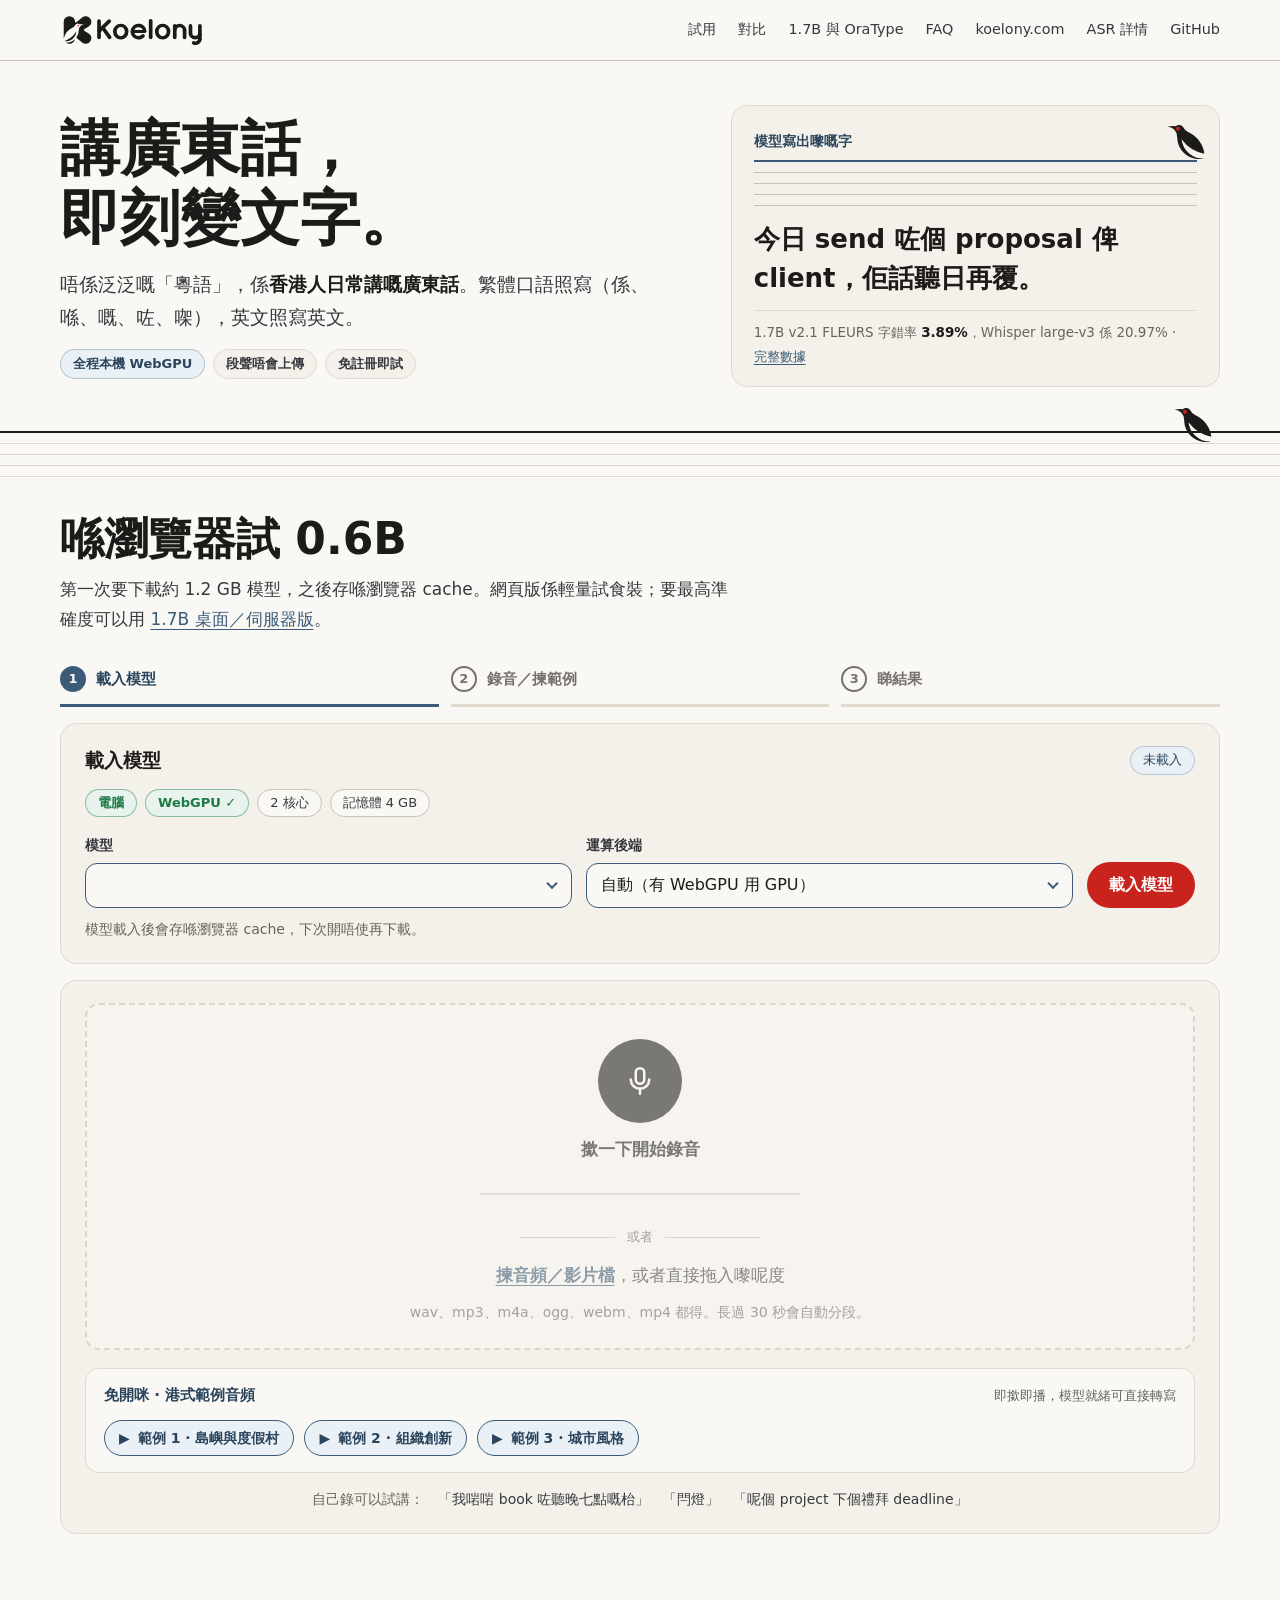
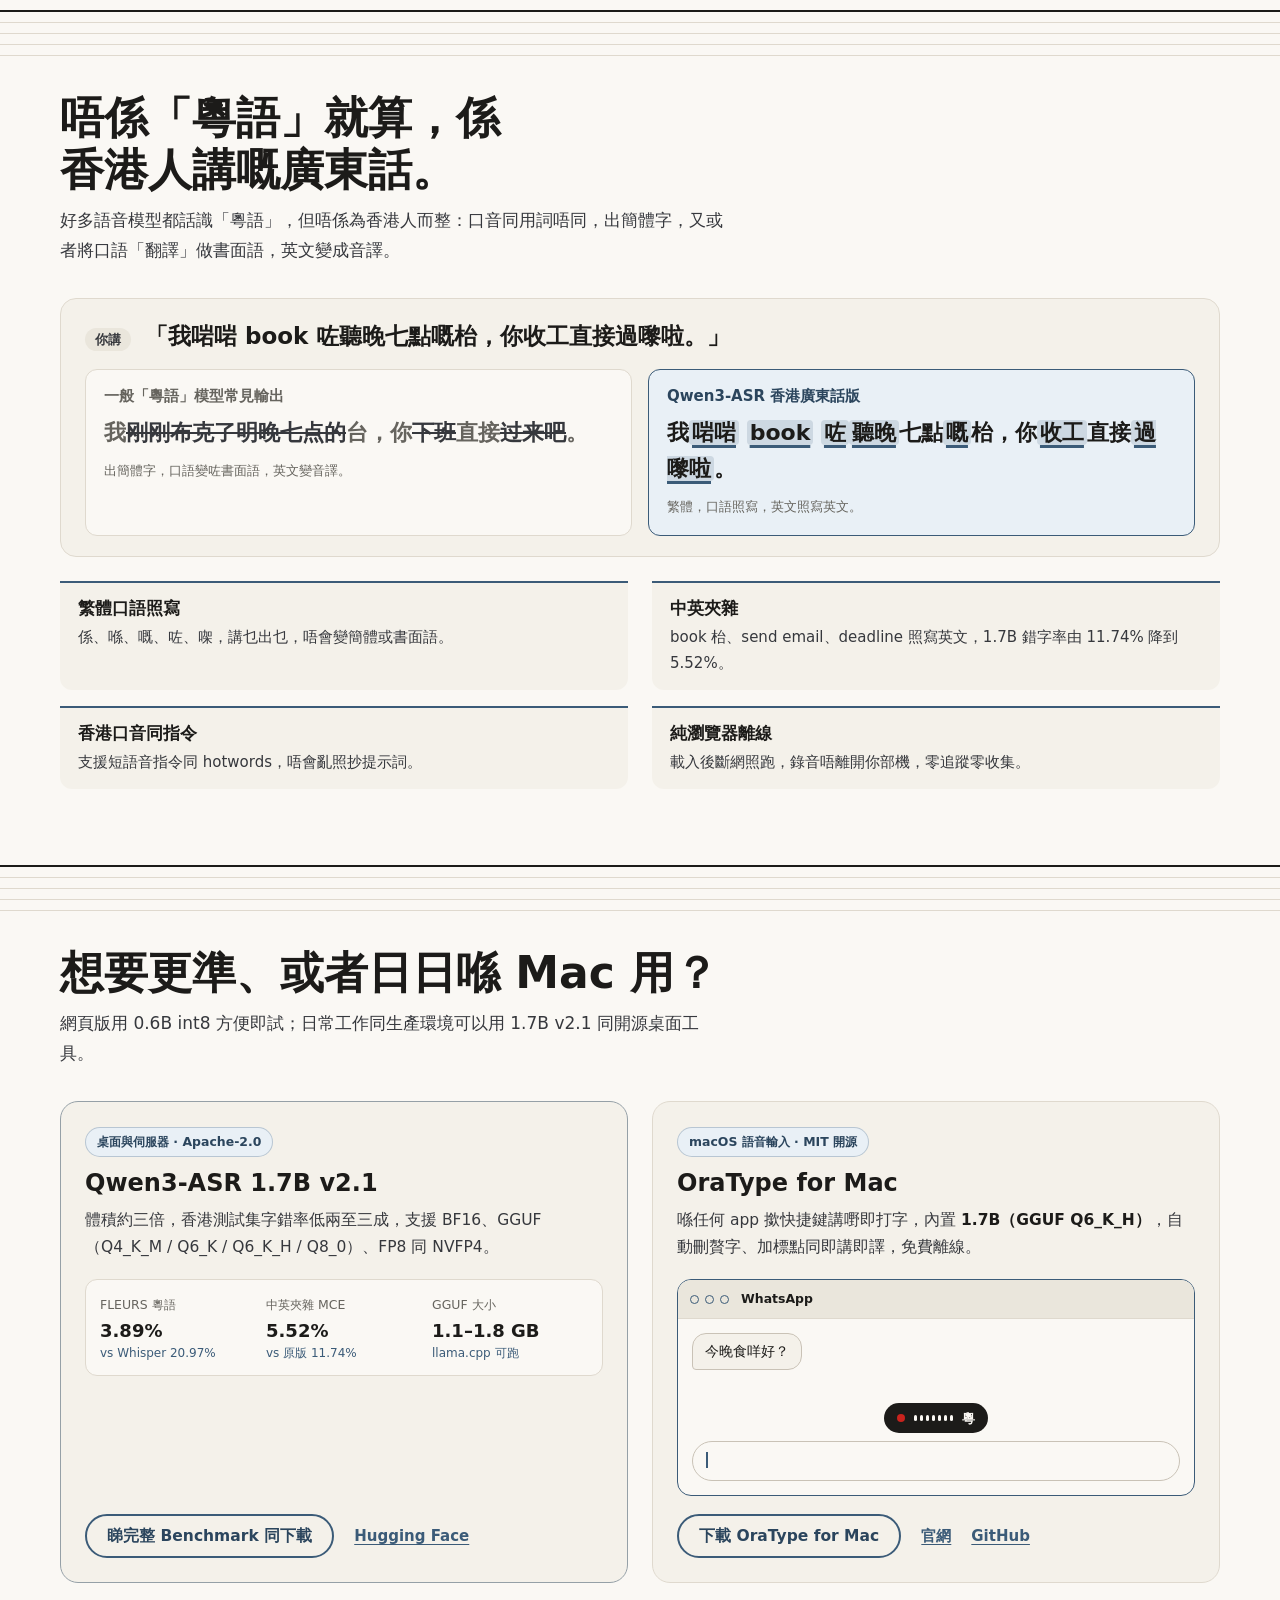
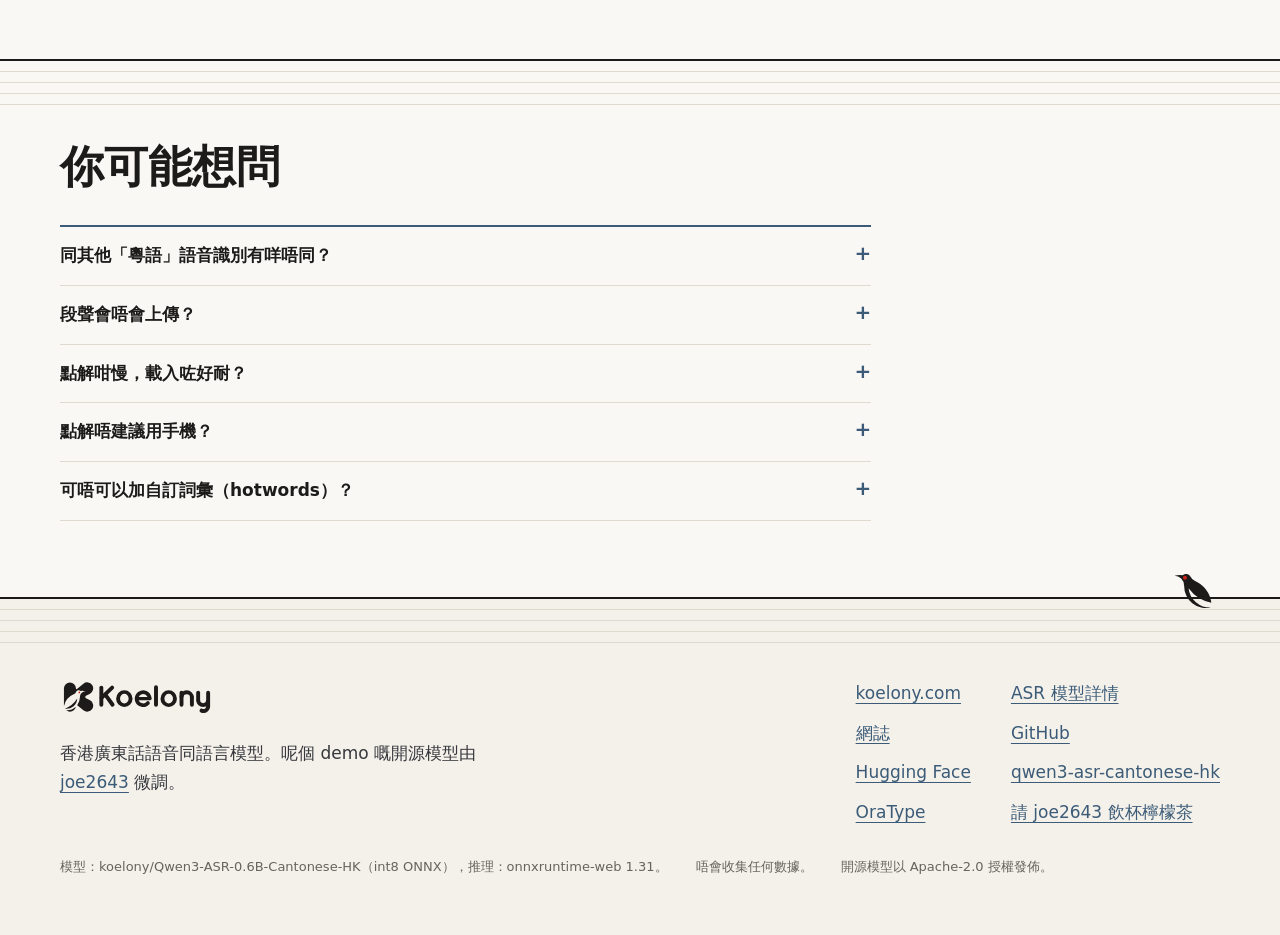
==== commit 5ec126ea: "feat(web): add subtle ink-wash background flying koels" ====
--- a/web/index.html
+++ b/web/index.html
@@ -101,6 +101,20 @@
 </script>
 </head>
 <body>
+<div class="bg-sky" aria-hidden="true">
+  <svg class="sky-defs" width="0" height="0" aria-hidden="true" focusable="false">
+    <defs>
+      <path id="sky-body" d="M386 170A190 190 0 0 1 474 190A105 105 0 0 0 398 248A330 330 0 0 1 250 292A520 520 0 0 1 30 262A700 700 0 0 0 232 222A300 300 0 0 0 30 222A620 620 0 0 1 250 178A120 120 0 0 0 300 180A52 52 0 0 1 386 170Z"/>
+      <path id="sky-wing" d="M326 196A262 262 0 0 0 170 20A340 340 0 0 0 208 224Z"/>
+      <g id="sky-wing-far" transform="translate(26 -2) rotate(16 268 208)"><use href="#sky-wing"/></g>
+    </defs>
+  </svg>
+  <span class="sky-bird sky-b1"><svg viewBox="0 0 512 512" aria-hidden="true" focusable="false"><use class="sky-wing sky-wing-far" href="#sky-wing-far"/><use href="#sky-body"/><use class="sky-wing" href="#sky-wing"/></svg></span>
+  <span class="sky-bird sky-b2"><svg viewBox="0 0 512 512" aria-hidden="true" focusable="false"><use class="sky-wing sky-wing-far" href="#sky-wing-far"/><use href="#sky-body"/><use class="sky-wing" href="#sky-wing"/></svg></span>
+  <span class="sky-bird sky-b3"><svg viewBox="0 0 512 512" aria-hidden="true" focusable="false"><use class="sky-wing sky-wing-far" href="#sky-wing-far"/><use href="#sky-body"/><use class="sky-wing" href="#sky-wing"/></svg></span>
+  <span class="sky-bird sky-b4"><svg viewBox="0 0 512 512" aria-hidden="true" focusable="false"><use class="sky-wing sky-wing-far" href="#sky-wing-far"/><use href="#sky-body"/><use class="sky-wing" href="#sky-wing"/></svg></span>
+  <span class="sky-bird sky-b5"><svg viewBox="0 0 512 512" aria-hidden="true" focusable="false"><use class="sky-wing sky-wing-far" href="#sky-wing-far"/><use href="#sky-body"/><use class="sky-wing" href="#sky-wing"/></svg></span>
+</div>
 <a class="skip-link" href="#demo">跳去試用</a>
 
 <header class="site-header">
--- a/web/style.css
+++ b/web/style.css
@@ -49,6 +49,7 @@
   --slate-deep: #2b455d;
   --slate-soft: #e9f0f6;
   --on-slate: #faf8f4;
+  --sky-bird: #6d859c;
   --eye: #c8231d;
   --ok: #1d7a46;
   --ok-soft: #e7f3ec;
@@ -78,6 +79,7 @@
     --slate-deep: #9bc0e2;
     --slate-soft: #1b2734;
     --on-slate: #121417;
+    --sky-bird: #7da2c4;
     --eye: #e04a43;
     --ok: #46b877;
     --ok-soft: #162920;
@@ -1773,3 +1775,146 @@
 html.has-cursor.cursor-in * {
   cursor: none;
 }
+
+/* Misty ink-wash background flying koels: zero obstruction to controls or text */
+main,
+.site-footer {
+  position: relative;
+  z-index: 1;
+}
+.bg-sky {
+  position: fixed;
+  inset: 0;
+  z-index: 0;
+  overflow: hidden;
+  pointer-events: none;
+  color: var(--sky-bird);
+}
+.sky-defs {
+  position: absolute;
+  width: 0;
+  height: 0;
+}
+.sky-bird {
+  position: absolute;
+  top: 12%;
+  left: 0;
+  width: 38px;
+  height: 38px;
+  opacity: 0.14;
+  transform: translate3d(-8vw, 0, 0);
+  will-change: transform;
+}
+.sky-bird svg {
+  display: block;
+  width: 100%;
+  height: 100%;
+  overflow: visible;
+  fill: currentColor;
+}
+.sky-wing {
+  transform-box: view-box;
+  transform-origin: 268px 208px;
+}
+.sky-b1 {
+  top: 9%;
+  width: 38px;
+  opacity: 0.15;
+  --dur: 32s;
+  --del: -15.5s;
+  --flap: 0.44s;
+}
+.sky-b2 {
+  top: 13%;
+  width: 28px;
+  opacity: 0.11;
+  --dur: 42s;
+  --del: -16.5s;
+  --flap: 0.52s;
+}
+.sky-b3 {
+  top: 34%;
+  width: 46px;
+  opacity: 0.16;
+  --dur: 28s;
+  --del: -21s;
+  --flap: 0.4s;
+}
+.sky-b4 {
+  top: 56%;
+  width: 36px;
+  opacity: 0.14;
+  --dur: 38s;
+  --del: -3.2s;
+  --flap: 0.48s;
+}
+.sky-b5 {
+  top: 78%;
+  width: 30px;
+  opacity: 0.12;
+  --dur: 46s;
+  --del: -38.5s;
+  --flap: 0.54s;
+}
+@media (prefers-color-scheme: dark) {
+  .sky-b1 {
+    opacity: 0.14;
+  }
+  .sky-b2 {
+    opacity: 0.1;
+  }
+  .sky-b3 {
+    opacity: 0.15;
+  }
+  .sky-b4 {
+    opacity: 0.12;
+  }
+  .sky-b5 {
+    opacity: 0.1;
+  }
+}
+@media (prefers-reduced-motion: no-preference) {
+  .sky-bird {
+    animation: sky-glide var(--dur, 36s) linear var(--del, 0s) infinite;
+  }
+  .sky-bird svg {
+    animation: sky-bob 5.5s ease-in-out var(--del, 0s) infinite;
+  }
+  .sky-wing {
+    animation: sky-flap var(--flap, 0.46s) cubic-bezier(0.4, 0, 0.6, 1) var(--del, 0s) infinite
+      alternate;
+  }
+  .sky-wing-far {
+    animation-delay: calc(var(--del, 0s) - 0.08s);
+  }
+}
+@media (prefers-reduced-motion: reduce) {
+  .bg-sky {
+    opacity: 0;
+  }
+}
+@keyframes sky-glide {
+  from {
+    transform: translate3d(-8vw, 0, 0);
+  }
+  to {
+    transform: translate3d(108vw, -28px, 0);
+  }
+}
+@keyframes sky-bob {
+  0%,
+  100% {
+    transform: translateY(0);
+  }
+  50% {
+    transform: translateY(-10px);
+  }
+}
+@keyframes sky-flap {
+  from {
+    transform: scaleY(1);
+  }
+  to {
+    transform: scaleY(-0.78);
+  }
+}
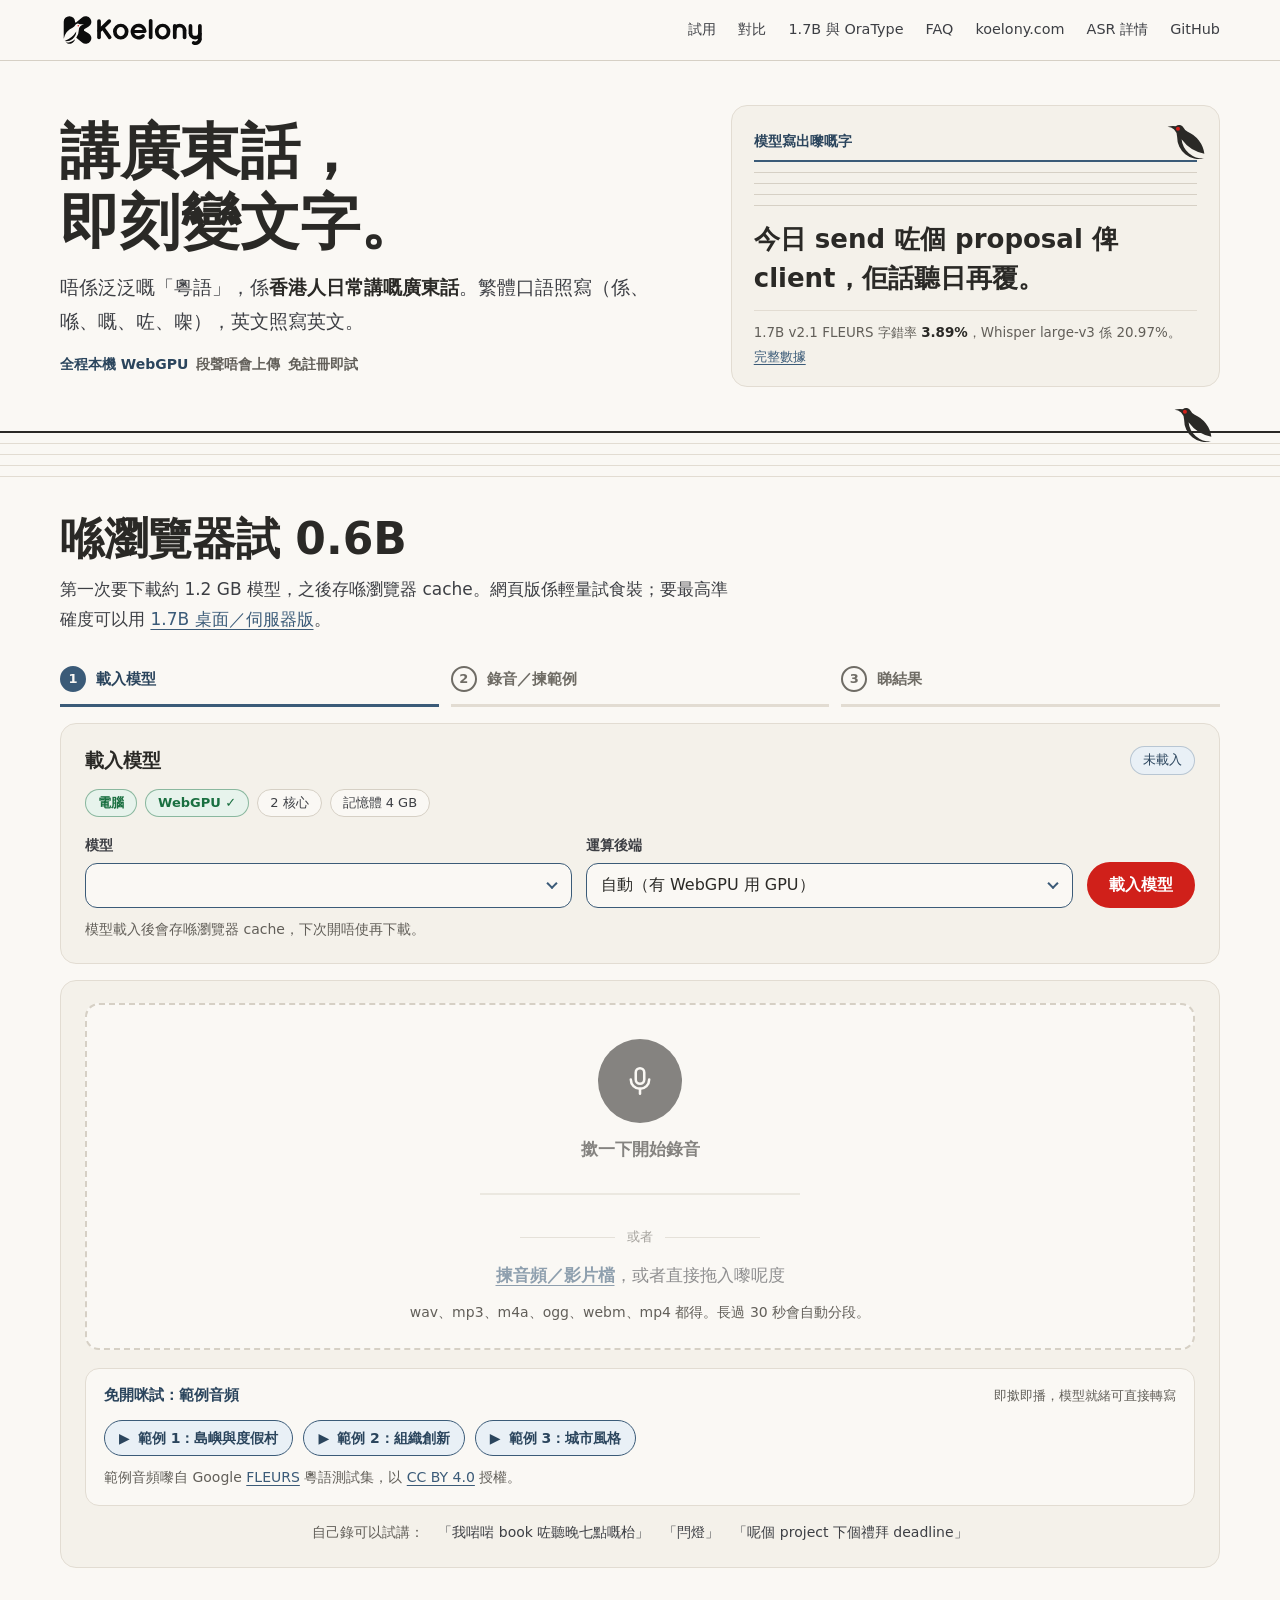
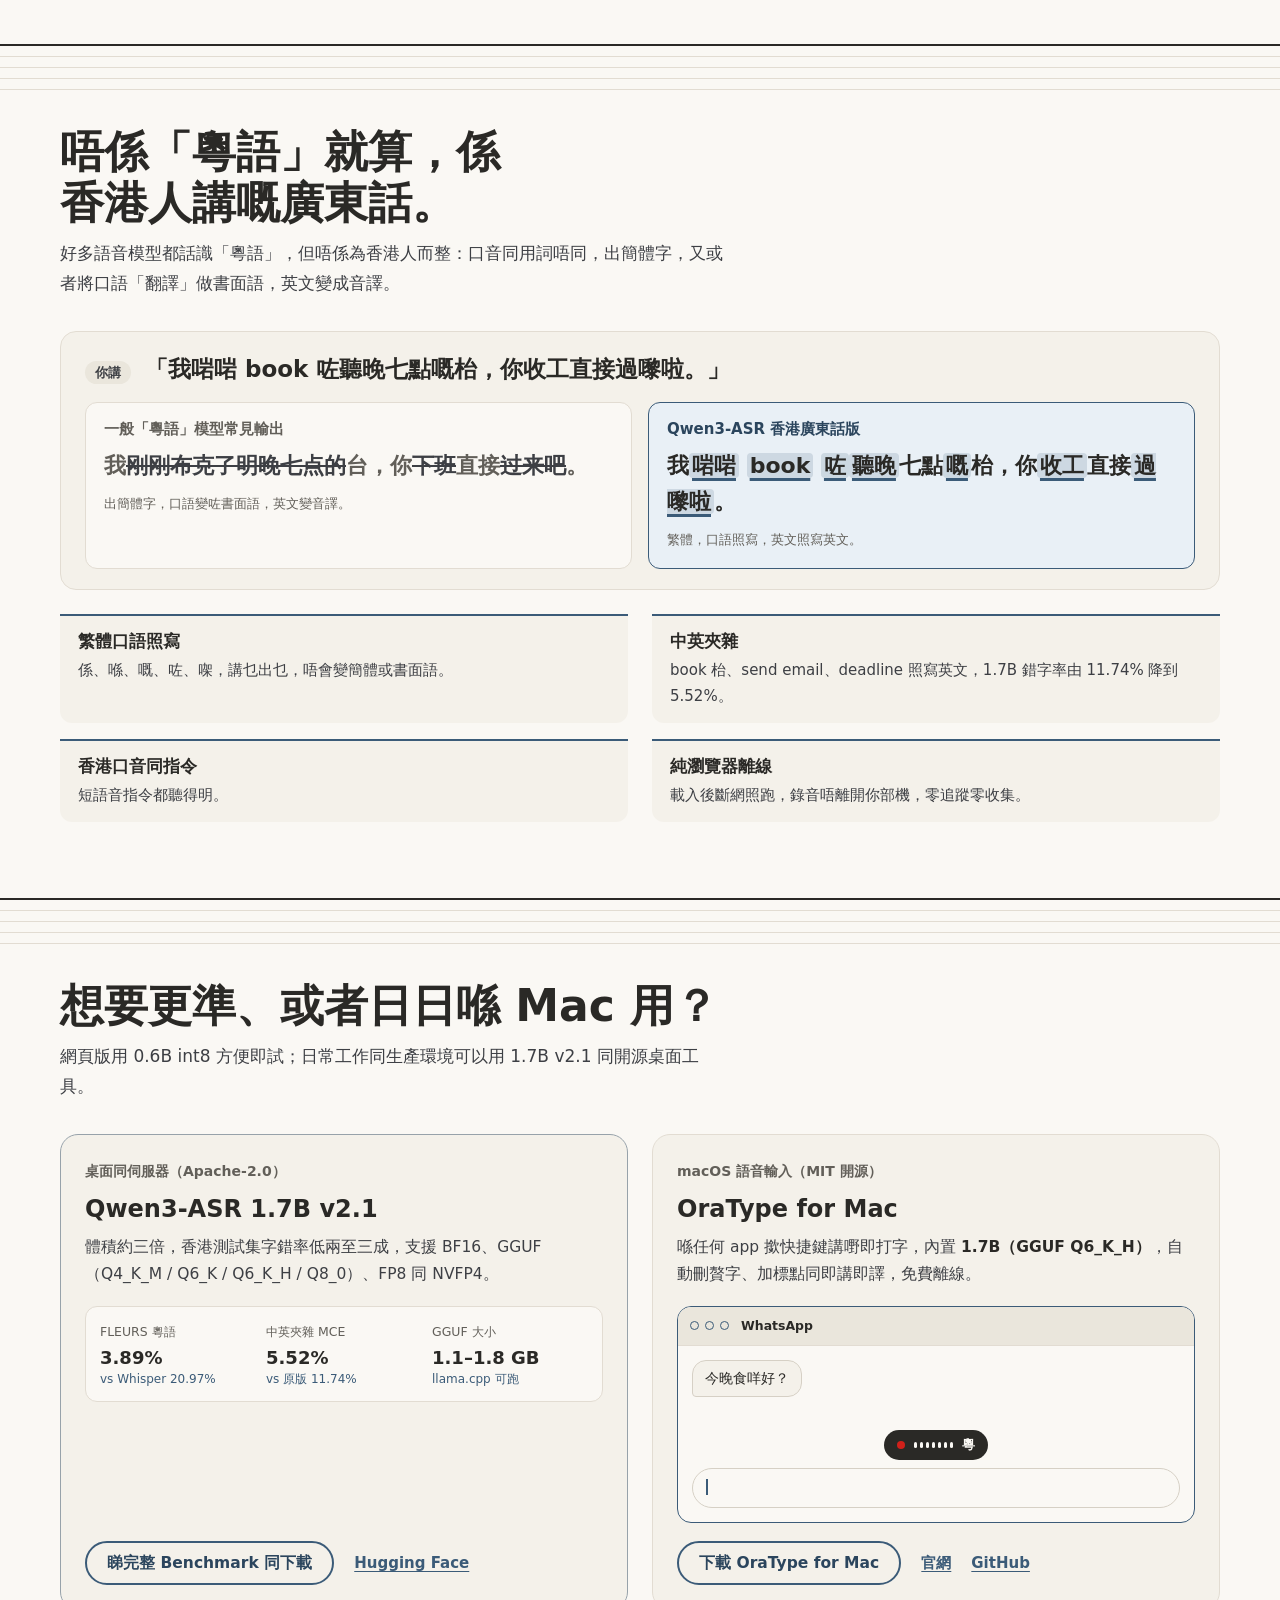
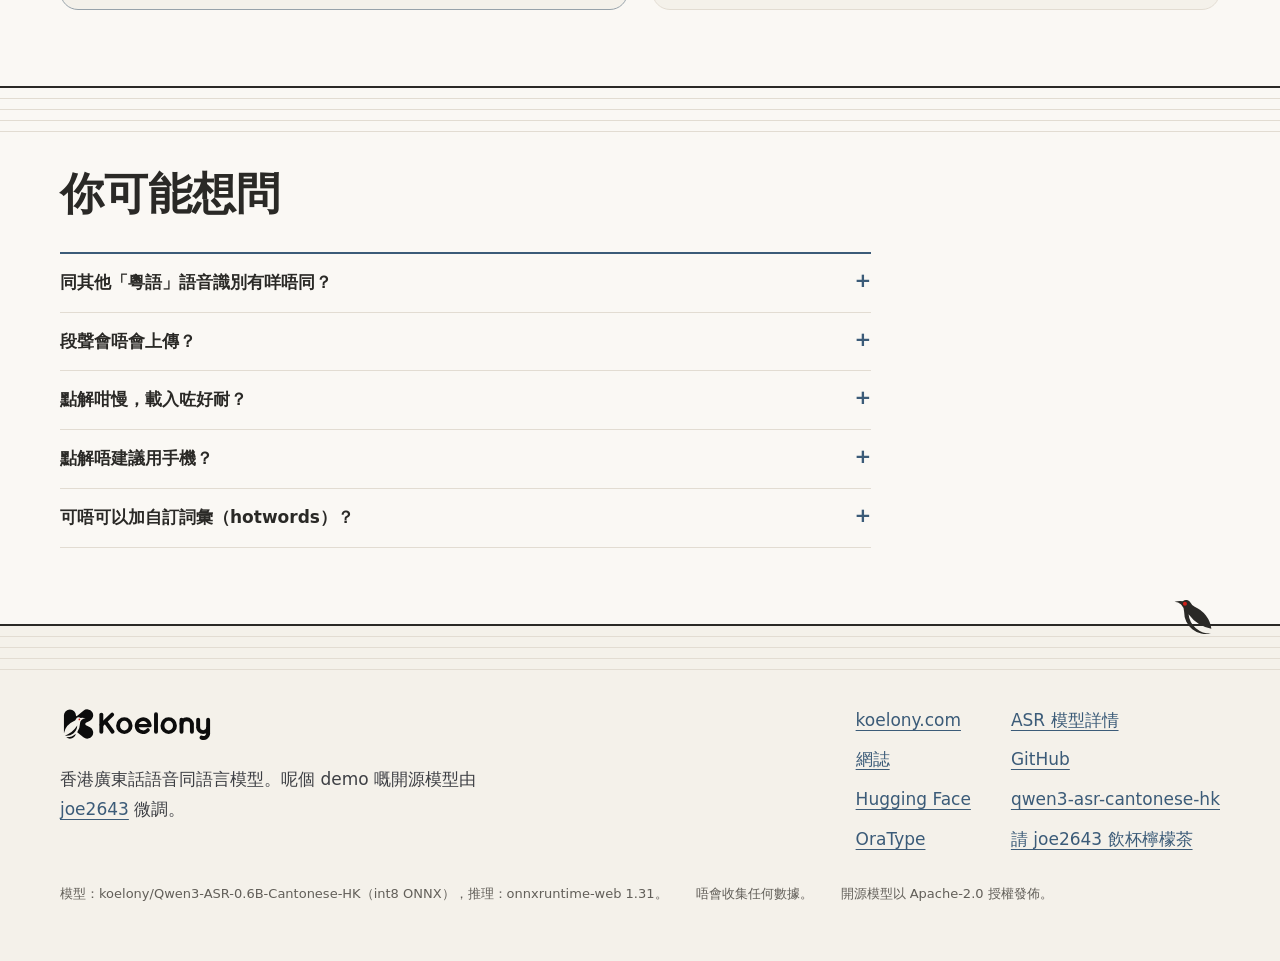
==== commit 8e8588b0: "web: shared Koelony colour tokens, brand red, and review fixes Colour: the same token set as koelony" ====
--- a/web/index.html
+++ b/web/index.html
@@ -163,7 +163,7 @@
       </div>
       <div class="board-staff" aria-hidden="true"><i></i><i></i><i></i><i></i><i></i></div>
       <p class="board-text" id="heroText">今日 send 咗個 proposal 俾 client，佢話聽日再覆。</p>
-      <figcaption class="board-foot">1.7B v2.1 FLEURS 字錯率 <b>3.89%</b>，Whisper large-v3 係 20.97% · <a href="https://koelony.com/asr/">完整數據</a></figcaption>
+      <figcaption class="board-foot">1.7B v2.1 FLEURS 字錯率 <b>3.89%</b>，Whisper large-v3 係 20.97%。<a href="https://koelony.com/asr/">完整數據</a></figcaption>
     </figure>
   </section>
 
@@ -235,8 +235,9 @@
         </div>
 
         <!-- step 2 -->
-        <div class="panel panel-input" id="inputCard" aria-disabled="true">
-          <div class="drop" id="drop">
+        <div class="panel panel-input" id="inputCard">
+          <!-- Only the mic and file drop wait for the model; the sample clips below stay usable (they offer to load it). -->
+          <div class="drop" id="drop" aria-disabled="true">
             <button id="recBtn" class="mic" type="button" aria-label="錄音">
               <span class="mic-ring" aria-hidden="true"></span>
               <svg class="mic-ico" viewBox="0 0 24 24" width="34" height="34" fill="none" stroke="currentColor" stroke-width="1.8" stroke-linecap="round" stroke-linejoin="round" aria-hidden="true"><rect x="9" y="3" width="6" height="11" rx="3"/><path d="M5.5 11a6.5 6.5 0 0 0 13 0"/><path d="M12 17.5V21"/></svg>
@@ -252,23 +253,24 @@
 
           <div class="samples-box">
             <div class="samples-head">
-              <span class="samples-title">免開咪 · 港式範例音頻</span>
+              <span class="samples-title">免開咪試：範例音頻</span>
               <span class="samples-note">即撳即播，模型就緒可直接轉寫</span>
             </div>
             <div class="sample-btns">
-              <button type="button" class="sample-btn" data-sample="test/wav/08.wav" data-label="範例 1 · 島嶼與度假村">
+              <button type="button" class="sample-btn" data-sample="test/wav/08.wav" data-label="範例 1：島嶼與度假村">
                 <span class="sample-ico" aria-hidden="true">▶</span>
-                <span>範例 1 · 島嶼與度假村</span>
+                <span>範例 1：島嶼與度假村</span>
               </button>
-              <button type="button" class="sample-btn" data-sample="test/wav/14.wav" data-label="範例 2 · 組織創新">
+              <button type="button" class="sample-btn" data-sample="test/wav/14.wav" data-label="範例 2：組織創新">
                 <span class="sample-ico" aria-hidden="true">▶</span>
-                <span>範例 2 · 組織創新</span>
+                <span>範例 2：組織創新</span>
               </button>
-              <button type="button" class="sample-btn" data-sample="test/wav/19.wav" data-label="範例 3 · 城市風格">
+              <button type="button" class="sample-btn" data-sample="test/wav/19.wav" data-label="範例 3：城市風格">
                 <span class="sample-ico" aria-hidden="true">▶</span>
-                <span>範例 3 · 城市風格</span>
+                <span>範例 3：城市風格</span>
               </button>
             </div>
+            <p class="hint samples-credit">範例音頻嚟自 Google <a href="https://huggingface.co/datasets/google/fleurs" rel="noopener">FLEURS</a> 粵語測試集，以 <a href="https://creativecommons.org/licenses/by/4.0/" rel="noopener">CC BY 4.0</a> 授權。</p>
             <div class="sample-status-row">
               <p class="hint" id="sampleStatus" hidden></p>
               <button type="button" class="btn btn-line btn-small" id="sampleLoadBtn" hidden>載入模型並轉寫呢段</button>
@@ -343,7 +345,7 @@
       <dl class="pillars">
         <div class="pillar"><dt>繁體口語照寫</dt><dd>係、喺、嘅、咗、㗎，講乜出乜，唔會變簡體或書面語。</dd></div>
         <div class="pillar"><dt>中英夾雜</dt><dd>book 枱、send email、deadline 照寫英文，1.7B 錯字率由 11.74% 降到 5.52%。</dd></div>
-        <div class="pillar"><dt>香港口音同指令</dt><dd>支援短語音指令同 hotwords，唔會亂照抄提示詞。</dd></div>
+        <div class="pillar"><dt>香港口音同指令</dt><dd>短語音指令都聽得明。</dd></div>
         <div class="pillar"><dt>純瀏覽器離線</dt><dd>載入後斷網照跑，錄音唔離開你部機，零追蹤零收集。</dd></div>
       </dl>
     </div>
@@ -360,7 +362,7 @@
       <div class="dual-cards">
         <article class="dcard dcard-17b" id="more-17b">
           <div class="dcard-top">
-            <span class="dcard-badge">桌面與伺服器 · Apache-2.0</span>
+            <span class="dcard-badge">桌面同伺服器（Apache-2.0）</span>
             <h3>Qwen3-ASR 1.7B v2.1</h3>
             <p>體積約三倍，香港測試集字錯率低兩至三成，支援 BF16、GGUF（Q4_K_M / Q6_K / Q6_K_H / Q8_0）、FP8 同 NVFP4。</p>
           </div>
@@ -377,7 +379,7 @@
 
         <article class="dcard dcard-ora" id="more-oratype">
           <div class="dcard-top">
-            <span class="dcard-badge">macOS 語音輸入 · MIT 開源</span>
+            <span class="dcard-badge">macOS 語音輸入（MIT 開源）</span>
             <h3>OraType for Mac</h3>
             <p>喺任何 app 撳快捷鍵講嘢即打字，內置 <b>1.7B（GGUF Q6_K_H）</b>，自動刪贅字、加標點同即講即譯，免費離線。</p>
           </div>
--- a/web/style.css
+++ b/web/style.css
@@ -36,24 +36,38 @@
 }
 
 :root {
+  /*
+   * Koelony shared colour tokens v1: identical in koelony.com, demo.koelony.com and the blog.
+   * Contrast on --paper (WCAG): ink 13.7, ink-2 (body) 9.9, soft 6.0, mid 4.9, slate 6.7,
+   * line (meaningful borders) 3.4. Brand colours (koelony brand/colors.json): ink #0c0c0c for the
+   * logo, paper #f4f1ea (= --surface), red #d0201a for the button in both themes (white label 5.4)
+   * and the eye. Dark mode shows the inverse lockup: brand paper with the red eye.
+   */
   --paper: #faf8f4;
   --surface: #f4f1ea;
   --surface-2: #eae6dc;
-  --ink: #1c1b19;
-  --ink-2: #36383d;
-  --soft: #66645e;
-  --mid: #75726b;
-  --hair: #c9c2b6;
-  --rule: #dfd9ce;
+  --ink: #2a2926;
+  --ink-2: #3d3f44;
+  --soft: #625f59;
+  --mid: #6f6c65;
+  --hair: #d6d0c5;
+  --line: #8c877d;
+  --rule: #e2dcd2;
   --slate: #3b5b78;
   --slate-deep: #2b455d;
   --slate-soft: #e9f0f6;
   --on-slate: #faf8f4;
+  --logo-ink: #0c0c0c;
+  --btn-red: #d0201a;
+  --btn-red-deep: #b01b16;
+  --btn-red-deeper: #8f1612;
+  --on-red: #fff;
+  --eye: #d0201a;
+  --err-text: #b01f1a;
   --sky-bird: #6d859c;
-  --eye: #c8231d;
-  --ok: #1d7a46;
+  --ok: #1a6f40;
   --ok-soft: #e7f3ec;
-  --warn: #a85b10;
+  --warn: #9a520c;
   --warn-soft: #fbf1e4;
   --display:
     "Chiron GoRound TC", "PingFang HK", "Noto Sans HK", "Microsoft JhengHei", system-ui, sans-serif;
@@ -64,27 +78,30 @@
   --staff-h: clamp(30px, 20px + 2vw, 44px);
   color-scheme: light;
 }
+/* Dark: soft warm charcoal, off-white text, desaturated slate. */
 @media (prefers-color-scheme: dark) {
   :root {
-    --paper: #121417;
-    --surface: #1a1d22;
-    --surface-2: #22262d;
-    --ink: #edeae4;
-    --ink-2: #c2c5cc;
-    --soft: #8f939c;
-    --mid: #7d828c;
-    --hair: #3f4550;
-    --rule: #2b2f37;
-    --slate: #7da2c4;
-    --slate-deep: #9bc0e2;
-    --slate-soft: #1b2734;
-    --on-slate: #121417;
-    --sky-bird: #7da2c4;
-    --eye: #e04a43;
-    --ok: #46b877;
-    --ok-soft: #162920;
+    --paper: #1e1e1d;
+    --surface: #262625;
+    --surface-2: #2e2e2c;
+    --ink: #e6e2da;
+    --ink-2: #c2beb6;
+    --soft: #a19d95;
+    --mid: #938f88;
+    --hair: #3a3936;
+    --line: #77756f;
+    --rule: #2f2f2d;
+    --slate: #93abc1;
+    --slate-deep: #b3c7d9;
+    --slate-soft: #26303a;
+    --on-slate: #1e1e1d;
+    --logo-ink: #f4f1ea;
+    --err-text: #ec6c65;
+    --sky-bird: #93abc1;
+    --ok: #5cbf86;
+    --ok-soft: #1f2a23;
     --warn: #e09b4b;
-    --warn-soft: #2c2115;
+    --warn-soft: #2c241b;
     color-scheme: dark;
   }
 }
@@ -219,8 +236,7 @@
   top: 0;
   z-index: 50;
   border-bottom: 1px solid var(--hair);
-  background: color-mix(in srgb, var(--paper) 94%, transparent);
-  backdrop-filter: blur(8px);
+  background: var(--paper);
 }
 .header-row {
   display: flex;
@@ -231,7 +247,7 @@
 }
 .brand {
   display: inline-flex;
-  color: var(--ink);
+  color: var(--logo-ink);
   text-decoration: none;
 }
 .logo {
@@ -302,18 +318,18 @@
   color: var(--on-slate);
 }
 .btn-solid {
-  border-color: var(--eye);
-  background: var(--eye);
-  color: #fff;
+  border-color: var(--btn-red);
+  background: var(--btn-red);
+  color: var(--on-red);
 }
 .btn-solid:hover {
-  border-color: color-mix(in srgb, var(--eye) 82%, #000);
-  background: color-mix(in srgb, var(--eye) 82%, #000);
-  color: #fff;
+  border-color: var(--btn-red-deep);
+  background: var(--btn-red-deep);
+  color: var(--on-red);
 }
 .btn-solid:active {
-  border-color: color-mix(in srgb, var(--eye) 66%, #000);
-  background: color-mix(in srgb, var(--eye) 66%, #000);
+  border-color: var(--btn-red-deeper);
+  background: var(--btn-red-deeper);
 }
 .btn:disabled,
 .btn:disabled:hover {
@@ -400,19 +416,11 @@
   gap: 8px;
 }
 .hpill {
-  display: inline-flex;
-  align-items: center;
-  padding: 3px 12px;
-  border: 1px solid var(--rule);
-  border-radius: 999px;
-  background: var(--surface);
-  color: var(--ink-2);
-  font-size: 0.8125rem;
+  color: var(--soft);
+  font-size: 0.875rem;
   font-weight: 600;
 }
 .hpill.slate {
-  border-color: color-mix(in srgb, var(--slate) 30%, transparent);
-  background: var(--slate-soft);
   color: var(--slate-deep);
 }
 @media (min-width: 960px) {
@@ -744,9 +752,12 @@
   transition: opacity 0.25s;
 }
 /* Only lock mic/file drop zone until model is loaded; sample audio buttons stay playable. */
-.panel[aria-disabled="true"] .drop {
+/* Until the model is loaded the mic and file picker are inactive (dimmed); the format hint stays readable. */
+.drop[aria-disabled="true"] {
+  pointer-events: none;
+}
+.drop[aria-disabled="true"] > :not(.hint) {
   opacity: 0.56;
-  pointer-events: none;
 }
 .panel > h3 {
   margin-bottom: 12px;
@@ -793,7 +804,7 @@
 .badge.err {
   border-color: var(--eye);
   background: color-mix(in srgb, var(--eye) 10%, var(--paper));
-  color: var(--eye);
+  color: var(--err-text);
 }
 .cap.bad {
   border-color: color-mix(in srgb, var(--warn) 45%, transparent);
@@ -980,8 +991,8 @@
   transition: background-color 0.18s;
 }
 .mic.rec {
-  background: var(--eye);
-  color: #fff;
+  background: var(--btn-red);
+  color: var(--on-red);
 }
 .mic .stop-ico {
   display: none;
@@ -1365,14 +1376,10 @@
   border-color: color-mix(in srgb, var(--slate) 45%, var(--rule));
 }
 .dcard-badge {
-  display: inline-block;
+  display: block;
   margin-bottom: 10px;
-  padding: 3px 11px;
-  border: 1px solid color-mix(in srgb, var(--slate) 28%, transparent);
-  border-radius: 999px;
-  background: var(--slate-soft);
-  color: var(--slate-deep);
-  font-size: 0.78rem;
+  color: var(--soft);
+  font-size: 0.875rem;
   font-weight: 700;
 }
 .dcard-top h3 {
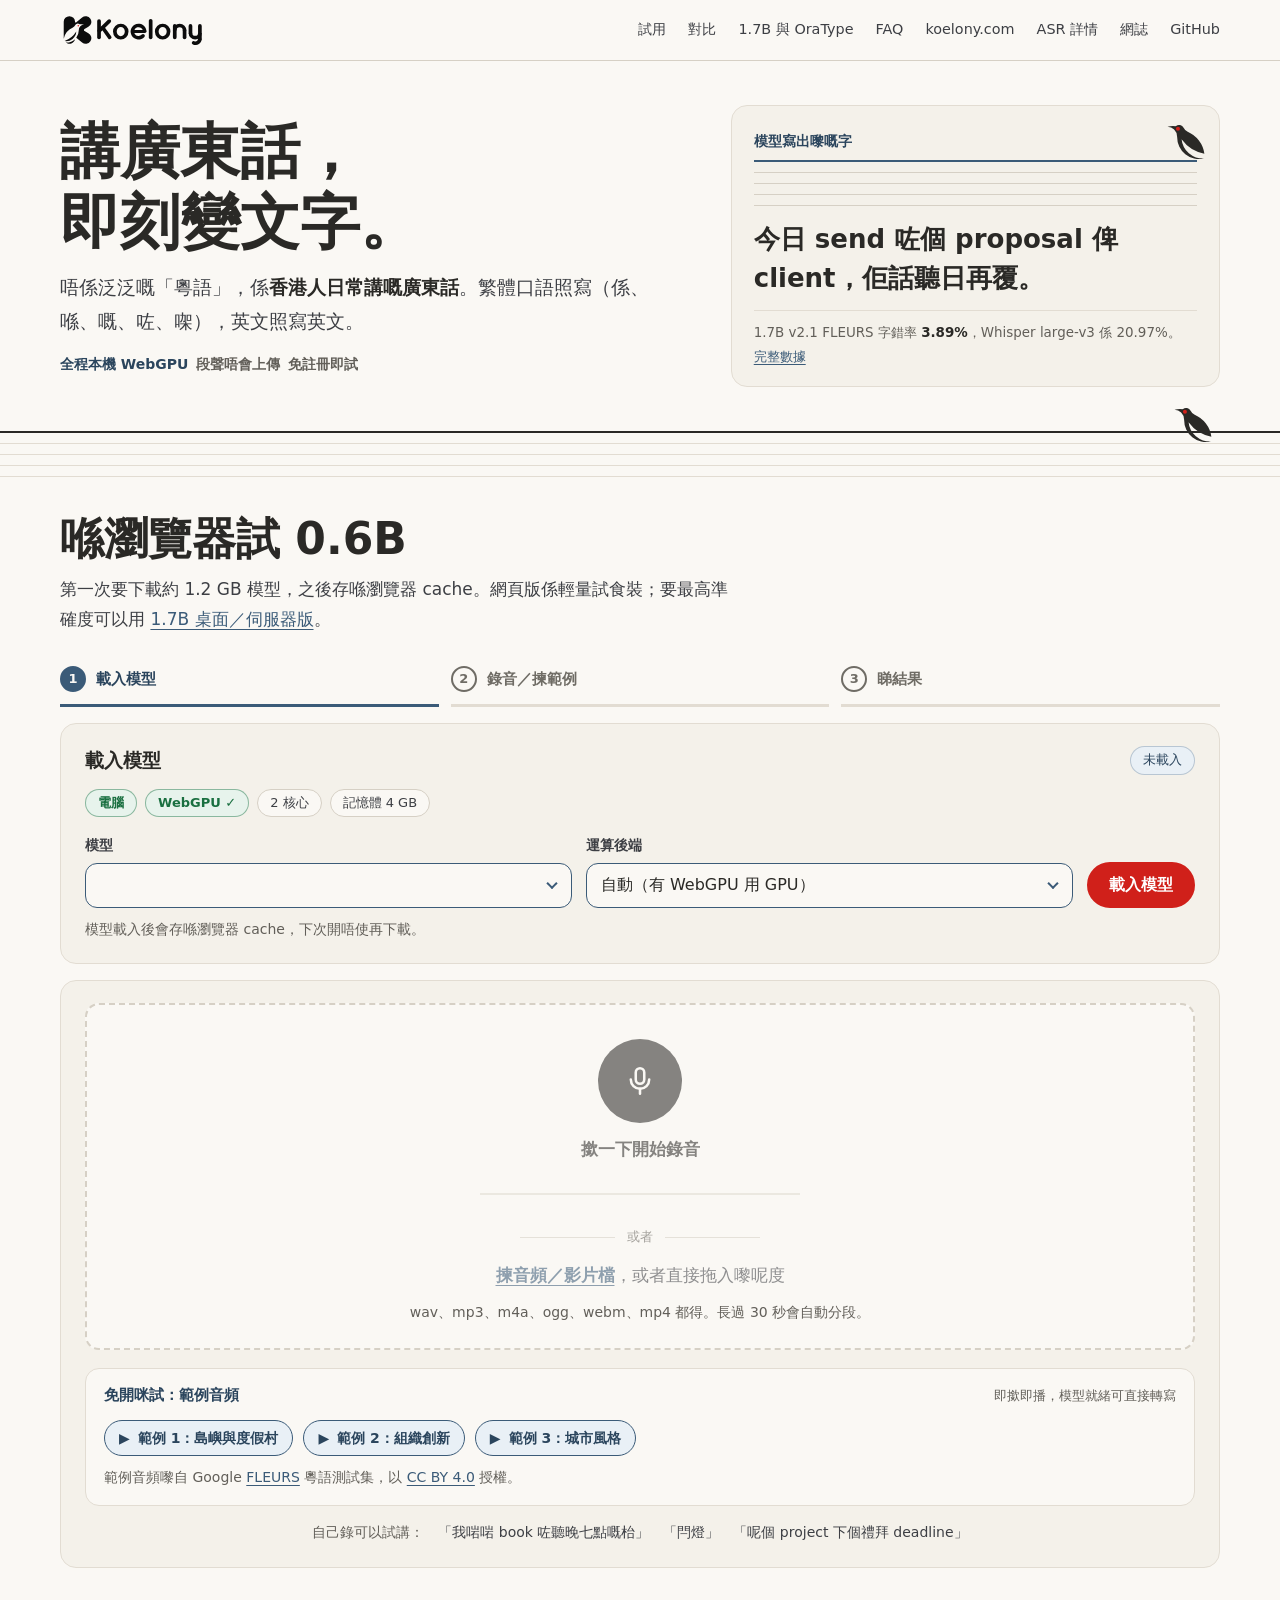
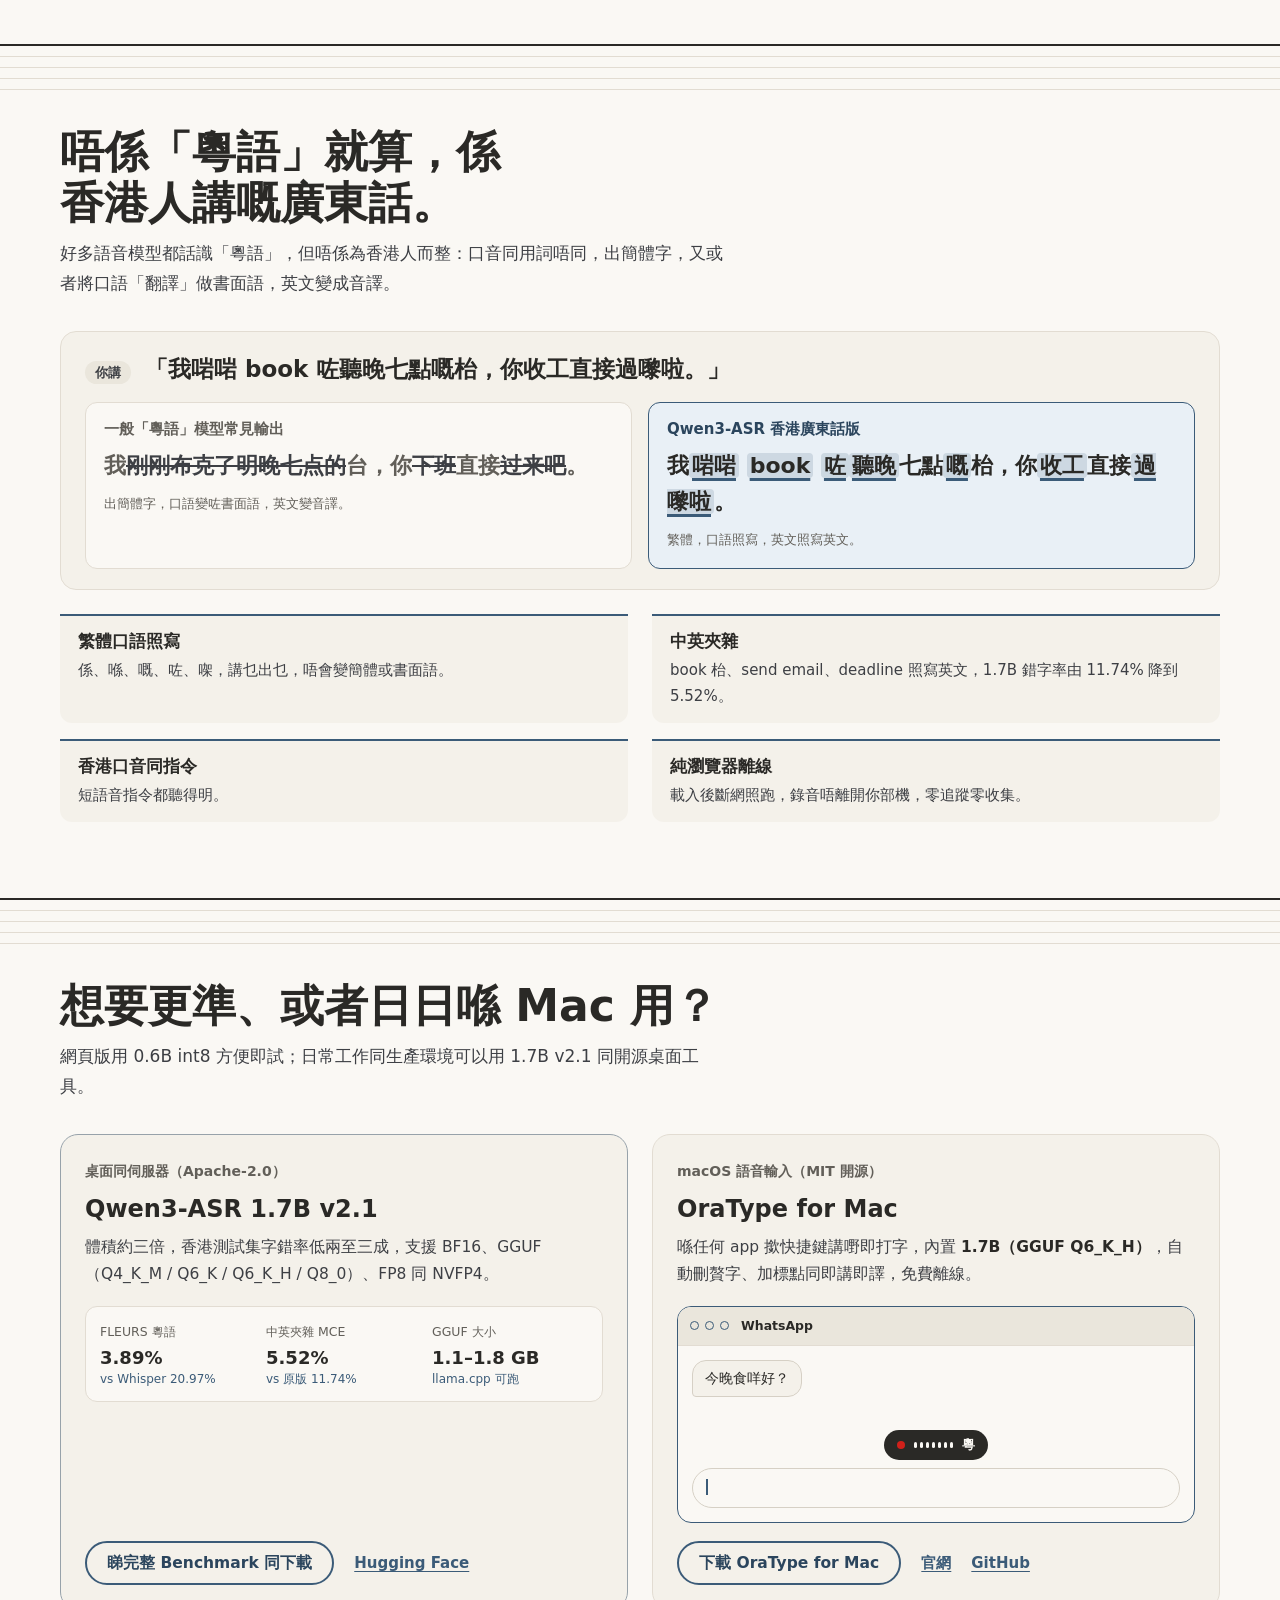
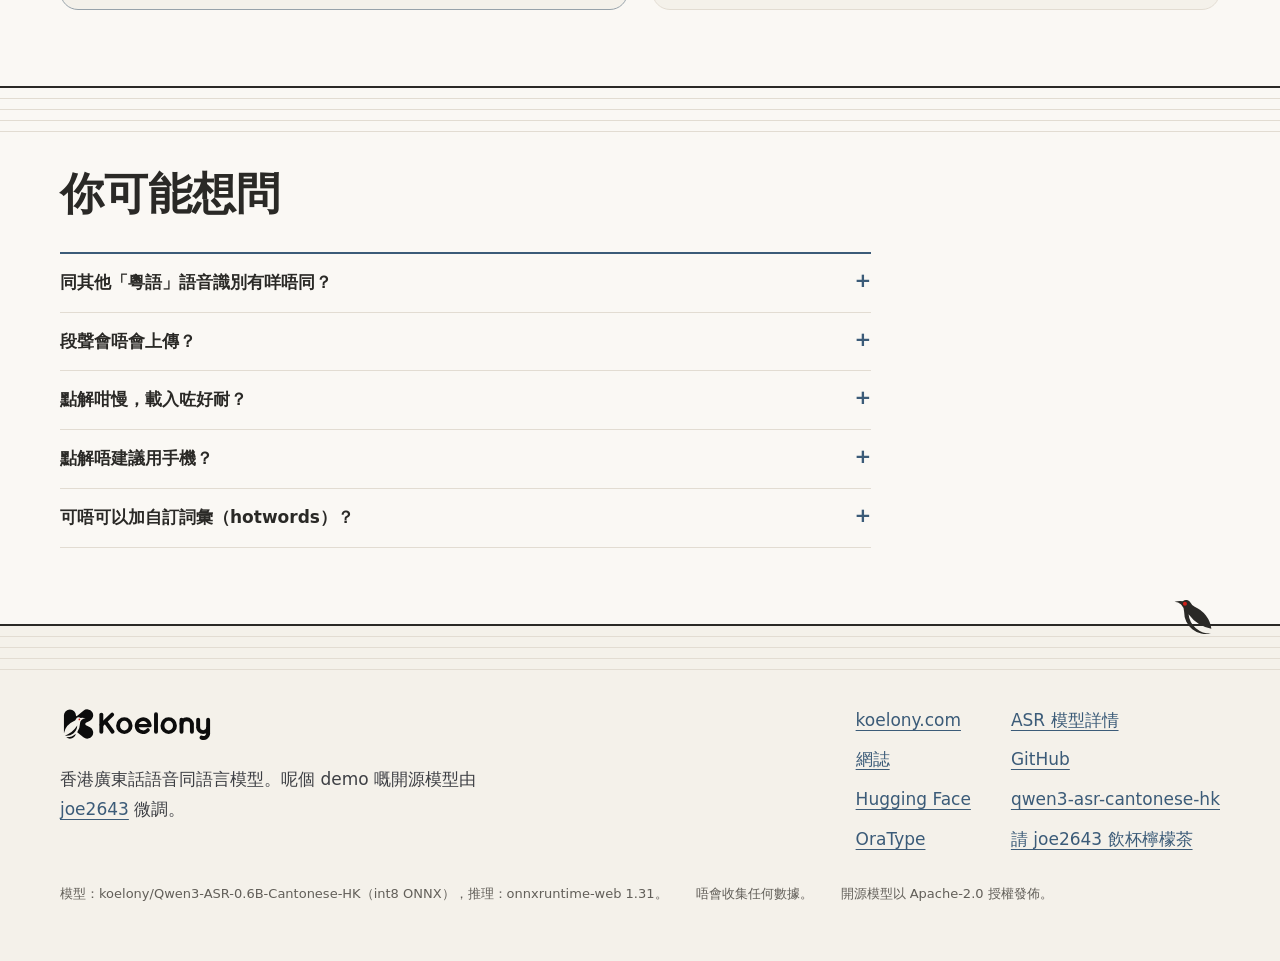
==== commit c9f9a695: "web: blog link, /blog redirect, and the full Koelony icon set - Nav and footer link to the blog's zh" ====
--- a/web/index.html
+++ b/web/index.html
@@ -5,8 +5,8 @@
 <meta name="viewport" content="width=device-width, initial-scale=1, viewport-fit=cover">
 <title>Koelony｜廣東話語音轉文字，喺瀏覽器度跑</title>
 <meta name="description" content="港式粵語同中英夾雜語音轉文字。Koelony 嘅 Qwen3-ASR 0.6B 香港廣東話版，全程喺你部機運行，段聲唔會上傳。想要更準：1.7B 模型；Mac 用家：OraType。">
-<meta name="theme-color" content="#FAF8F4" media="(prefers-color-scheme: light)">
-<meta name="theme-color" content="#121417" media="(prefers-color-scheme: dark)">
+<meta name="theme-color" content="#faf8f4" media="(prefers-color-scheme: light)">
+<meta name="theme-color" content="#1e1e1d" media="(prefers-color-scheme: dark)">
 <meta name="color-scheme" content="light dark">
 <link rel="canonical" href="https://demo.koelony.com/">
 <link rel="manifest" href="site.webmanifest">
@@ -28,6 +28,8 @@
 <link rel="preload" href="fonts/goround-latin-900.woff2" as="font" type="font/woff2" crossorigin>
 <link rel="stylesheet" href="style.css">
 <link rel="icon" href="favicon.svg" type="image/svg+xml">
+<link rel="icon" href="favicon-32.png" sizes="32x32" type="image/png">
+<link rel="apple-touch-icon" href="apple-touch-icon.png">
 <script type="application/ld+json">
 {
   "@context": "https://schema.org",
@@ -129,6 +131,7 @@
       <a href="#faq">FAQ</a>
       <a href="https://koelony.com/">koelony.com</a>
       <a href="https://koelony.com/asr/">ASR 詳情</a>
+      <a href="https://koelony.com/blog/zh-hk/">網誌</a>
       <a href="https://github.com/koelony/qwen3-asr-cantonese-hk" rel="noopener">GitHub</a>
     </nav>
   </div>
@@ -457,7 +460,7 @@
     <nav class="footer-links" aria-label="連結">
       <a href="https://koelony.com/">koelony.com</a>
       <a href="https://koelony.com/asr/">ASR 模型詳情</a>
-      <a href="https://koelony.com/blog/">網誌</a>
+      <a href="https://koelony.com/blog/zh-hk/">網誌</a>
       <a href="https://github.com/koelony" rel="noopener">GitHub</a>
       <a href="https://huggingface.co/koelony" rel="noopener">Hugging Face</a>
       <a href="https://github.com/koelony/qwen3-asr-cantonese-hk" rel="noopener">qwen3-asr-cantonese-hk</a>
--- a/web/style.css
+++ b/web/style.css
@@ -63,7 +63,7 @@
   --btn-red-deeper: #8f1612;
   --on-red: #fff;
   --eye: #d0201a;
-  --err-text: #b01f1a;
+  --red-text: #b01f1a;
   --sky-bird: #6d859c;
   --ok: #1a6f40;
   --ok-soft: #e7f3ec;
@@ -96,7 +96,7 @@
     --slate-soft: #26303a;
     --on-slate: #1e1e1d;
     --logo-ink: #f4f1ea;
-    --err-text: #ec6c65;
+    --red-text: #ec6c65;
     --sky-bird: #93abc1;
     --ok: #5cbf86;
     --ok-soft: #1f2a23;
@@ -804,7 +804,7 @@
 .badge.err {
   border-color: var(--eye);
   background: color-mix(in srgb, var(--eye) 10%, var(--paper));
-  color: var(--err-text);
+  color: var(--red-text);
 }
 .cap.bad {
   border-color: color-mix(in srgb, var(--warn) 45%, transparent);
